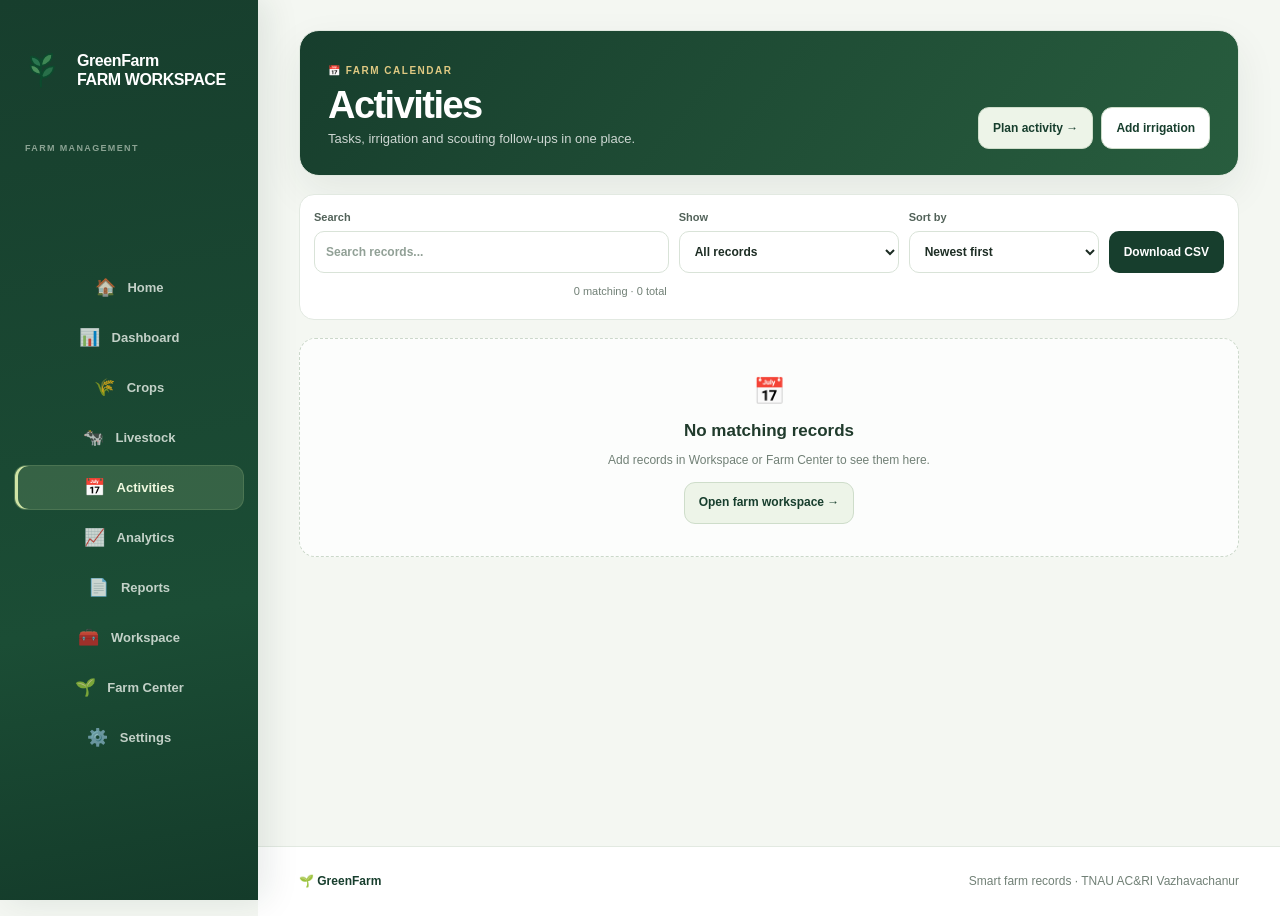
==== activities.html @ e4b80487 "Standardize GreenFarm asset versions for showcase" ====
<!doctype html><html lang="en"><head><meta charset="utf-8"><meta name="viewport" content="width=device-width,initial-scale=1"><meta name="theme-color" content="#173e2d"><meta name="description" content="Tasks, irrigation and scouting follow-ups in one place."><title>Activities | GreenFarm</title><link rel="manifest" href="manifest.webmanifest"><link rel="stylesheet" href="assets/greenfarm.css"><link rel="stylesheet" href="assets/app-ui.css?v=greenfarm-v21"><link rel="stylesheet" href="assets/module-views.css?v=greenfarm-v21"></head><body data-view="activities"><nav class="gf-nav" aria-label="Main navigation"><div class="container"><div class="gf-nav-caption">Farm management</div><div class="nav-links"><a href="index.html">Home</a><a href="dashboard.html">Dashboard</a><a href="crops.html">Crops</a><a href="livestock.html">Livestock</a><a href="activities.html">Activities</a><a href="analytics.html">Analytics</a><a href="reports.html">Reports</a><a href="farm.html">Workspace</a><a href="advanced.html">Farm Center</a><a href="admin.html">Settings</a></div></div></nav><main><div class="page module-view-page" data-view="activities"><section class="module-view-hero"><div><small>📅 FARM CALENDAR</small><h1>Activities</h1><p>Tasks, irrigation and scouting follow-ups in one place.</p></div><div class="module-view-actions"><a class="view-primary" href="advanced.html#taskForm">Plan activity →</a><a class="view-button" href="farm.html#irrigation">Add irrigation</a></div></section><section class="view-toolbar" aria-label="Filter activities"><label>Search<input id="recordSearch" type="search" placeholder="Search records..." autocomplete="off"></label><label>Show<select id="recordFilter"><option value="all">All records</option><option value="open">Open / scheduled</option><option value="overdue">Overdue</option><option value="completed">Completed</option></select></label><label>Sort by<select id="recordSort"><option value="newest">Newest first</option><option value="oldest">Oldest first</option></select></label><button id="exportView" class="view-button" type="button">Download CSV</button><p id="recordsSummary" class="view-count" aria-live="polite"></p></section><section id="recordsView" class="records-view" aria-live="polite"></section><nav id="recordsPagination" class="record-pagination" aria-label="Record pages"></nav></div></main><footer class="gf-footer"><div class="container"><strong>🌱 GreenFarm</strong><p>Smart farm records · TNAU AC&amp;RI Vazhavachanur</p></div></footer><div id="viewStatus" class="sr-only" role="status" aria-live="polite"></div><script src="assets/module-views.js?v=greenfarm-v21" defer></script><script src="assets/app-ui.js?v=greenfarm-v21" defer></script></body></html>
---- assets/greenfarm.css ----
:root{--deep:#063b25;--green:#08783f;--mint:#edf7f1;--gold:#c79b24;--gold2:#e5c65c;--ink:#183127;--muted:#64746b;--line:#dfe8e2;--bg:#f6f8f7;--card:#fff;--r:14px;--shadow:0 8px 24px rgba(6,59,37,.07);--serif:Georgia,"Times New Roman",serif;--sans:Inter,"Segoe UI",system-ui,-apple-system,Arial,sans-serif}
*{box-sizing:border-box}html{scroll-behavior:smooth}body{margin:0;background:var(--bg);color:var(--ink);font:400 15px/1.55 var(--sans)}a{text-decoration:none;color:inherit}button,input,select,textarea{font:inherit}:focus-visible{outline:3px solid var(--gold2);outline-offset:2px}.container{width:min(1180px,92%);margin:auto}
.inst-header{background:#fff;border-top:4px solid var(--deep);border-bottom:1px solid var(--line)}.inst-inner{width:min(1450px,94%);min-height:104px;margin:auto;display:flex;align-items:center;justify-content:space-between;gap:34px}.inst-left{display:flex;align-items:center;gap:14px;min-width:0}.inst-logo{width:68px;height:68px;object-fit:contain;flex:none}.inst-title{font:800 clamp(19px,2.1vw,30px)/1.05 var(--serif);color:var(--deep)}.inst-tamil{font-size:12px;font-weight:800;color:var(--green);margin-top:4px}.inst-address{font-size:10px;color:var(--muted);margin-top:3px}.gf-project{border-left:1px solid var(--line);padding-left:28px;flex:none}.gf-project-name{font:800 clamp(28px,3vw,42px)/.9 var(--serif);color:var(--deep)}.gf-project-sub{font-size:10px;font-weight:900;letter-spacing:.1em;color:var(--green);margin-top:7px}.gf-project-meta{font-size:10px;color:var(--muted);margin-top:3px}
.gf-nav{background:var(--deep);position:sticky;top:0;z-index:50}.gf-nav .container{min-height:50px;display:flex;align-items:center}.nav-links{display:flex;overflow-x:auto;scrollbar-width:none;width:100%}.nav-links::-webkit-scrollbar{display:none}.nav-links a{flex:0 0 auto;color:#fff;padding:14px 13px;font-size:12px;font-weight:800;border-bottom:3px solid transparent;white-space:nowrap}.nav-links a:hover,.nav-links a.active{background:rgba(255,255,255,.08);border-bottom-color:var(--gold2)}.dashboard-nav-toggle{display:none}
.hero{background:linear-gradient(120deg,#063d27,#0b7b43);color:#fff}.hero-grid{display:grid;grid-template-columns:1.2fr .8fr;gap:28px;align-items:center;padding:56px 0}.eyebrow,.kicker{font-size:10px;font-weight:900;letter-spacing:.13em;text-transform:uppercase;color:var(--gold2)}.hero h1{font:800 clamp(34px,5vw,60px)/1.02 var(--serif);margin:10px 0 14px}.hero h1 span{color:var(--gold2)}.hero p{max-width:620px;color:#dcece3;margin:0}.hero-actions,.actions{display:flex;flex-wrap:wrap;gap:9px;margin-top:22px}.btn,.btn2{display:inline-flex;align-items:center;justify-content:center;min-height:42px;padding:9px 16px;border-radius:9px;border:1px solid transparent;font-size:13px;font-weight:800;cursor:pointer}.btn-gold{background:var(--gold);color:#fff}.btn-light{background:rgba(255,255,255,.1);border-color:rgba(255,255,255,.5);color:#fff}.hero-panel{border:1px solid rgba(255,255,255,.2);background:rgba(255,255,255,.08);padding:20px;border-radius:16px}.panel-grid{display:grid;grid-template-columns:1fr 1fr;gap:9px;margin-top:12px}.metric{padding:12px;background:rgba(0,0,0,.14);border-radius:10px}.metric small{display:block;color:#c7ded0;font-size:10px}.metric strong{font-size:19px}
.snapshot-grid{display:grid;grid-template-columns:repeat(4,1fr);background:#fff;border:1px solid var(--line);border-radius:13px;box-shadow:var(--shadow);margin-top:-22px;position:relative;overflow:hidden}.snap{text-align:center;padding:15px;border-right:1px solid var(--line)}.snap:last-child{border:0}.snap strong{display:block;color:var(--deep);font-size:17px}.snap span{font-size:10px;color:var(--muted)}
.section{padding:52px 0}.section-head{text-align:center;max-width:650px;margin:0 auto 25px}.section-head h2{font:800 clamp(25px,3vw,34px)/1.1 var(--serif);color:var(--deep);margin:6px 0}.section-head p{margin:0;color:var(--muted)}.modules{display:grid;grid-template-columns:repeat(3,1fr);gap:13px}.card,.workspace-card,.dashboard-panel,.dashboard-stat,.info{background:#fff;border:1px solid var(--line);border-radius:13px}.card{padding:18px;transition:.15s}.card:hover{transform:translateY(-2px);box-shadow:var(--shadow)}.icon,.empty-icon{width:44px;height:44px;display:grid;place-items:center;background:var(--mint);border-radius:11px;font-size:22px}.card h3{font-size:16px;color:var(--deep);margin:11px 0 4px}.card p{font-size:12px;color:var(--muted);margin:0}.cta{background:var(--deep);color:#fff;padding:34px 0}.cta-box{display:flex;align-items:center;justify-content:space-between;gap:20px}.cta h2{font:800 25px var(--serif);margin:0}
.page{width:min(1180px,92%);margin:auto;padding:28px 0 50px}.page-hero{background:linear-gradient(120deg,#063b25,#08783f);color:#fff;border-radius:14px;padding:25px 28px;margin-bottom:15px}.page-hero small{color:var(--gold2);font-weight:900;letter-spacing:.12em;font-size:10px}.page-hero h1{font:800 clamp(27px,4vw,42px)/1.05 var(--serif);margin:6px 0}.page-hero p{max-width:700px;color:#dcece3;margin:0;font-size:13px}.workspace-card{padding:24px;box-shadow:var(--shadow)}.workspace-card h2{font:800 21px var(--serif);color:var(--deep);margin:13px 0 5px}.workspace-card p{color:var(--muted);font-size:13px}.btn2{background:var(--deep);color:#fff}.btn2.alt{background:var(--mint);color:var(--deep)}.info-grid{display:grid;grid-template-columns:repeat(3,1fr);gap:12px;margin-top:13px}.info{padding:15px}.info strong{display:block;color:var(--deep);font-size:12px}.info span{display:block;color:var(--muted);font-size:11px;margin-top:3px}
.dashboard-stats{display:grid;grid-template-columns:repeat(4,1fr);gap:12px;margin-bottom:15px}.dashboard-stat{padding:15px}.ds-icon{font-size:20px}.dashboard-stat strong{display:block;color:var(--deep);font:800 24px var(--serif);margin-top:4px}.dashboard-stat span{font-size:10px;color:var(--muted)}.dashboard-grid{display:grid;grid-template-columns:1.25fr .75fr;gap:15px}.dashboard-panel{padding:18px}.dashboard-panel h2{font:800 19px var(--serif);color:var(--deep);margin:0 0 11px}.quick-grid{display:grid;grid-template-columns:repeat(2,1fr);gap:10px}.quick-card{display:block;padding:14px;background:#fbfcfb;border:1px solid var(--line);border-radius:10px}.quick-card strong{display:block;color:var(--deep);font-size:13px;margin-top:5px}.quick-card span{display:block;color:var(--muted);font-size:10px}.status-row{display:flex;justify-content:space-between;gap:10px;padding:9px 0;border-bottom:1px solid var(--line);font-size:11px}.status-row span{color:var(--muted)}
.farm-shell{width:min(1400px,94%);margin:auto;padding:22px 0 55px}.farm-hero{padding:27px;border-radius:14px}.summary-grid{gap:10px;margin:13px 0 16px}.summary-card{padding:12px}.workspace-layout{gap:14px}.module-menu{top:60px}.module-section{padding:18px;margin-bottom:13px}.data-form{padding:13px}.form-grid{gap:10px}input,select,textarea{min-height:42px;padding:9px 11px}
.gf-footer{background:var(--deep);color:#cfe3d6;padding:23px 0;font-size:11px}.gf-footer .container{display:flex;align-items:center;justify-content:space-between;gap:12px}.gf-footer p{margin:3px 0}
@media(max-width:950px){.inst-inner{min-height:92px}.inst-logo{width:58px;height:58px}.inst-title{font-size:21px}.gf-project-name{font-size:31px}.hero-grid{grid-template-columns:1fr}.modules{grid-template-columns:repeat(2,1fr)}.dashboard-stats{grid-template-columns:repeat(2,1fr)}.dashboard-grid{grid-template-columns:1fr}}
@media(max-width:700px){body{font-size:14px}.inst-inner{min-height:0;padding:10px 0;display:flex;flex-direction:column;align-items:stretch;gap:9px}.inst-left{gap:9px}.inst-logo{width:48px;height:48px}.inst-title{font-size:14px}.inst-tamil{font-size:9px}.inst-address{font-size:8px}.gf-project{border-left:0;border-top:1px solid var(--line);padding:9px 0 0}.gf-project-name{font-size:27px}.gf-project-sub{font-size:8px}.gf-nav .container{display:block;width:100%}.dashboard-nav-toggle{display:flex;width:100%;min-height:46px;padding:9px 14px;background:transparent;border:0;color:#fff;font-weight:800}.nav-links{display:none;flex-direction:column;padding:0 10px 8px}.nav-links.dashboard-nav-open{display:flex}.nav-links a{width:100%;padding:12px!important;border-bottom:1px solid rgba(255,255,255,.1);font-size:12px}.nav-links a.active{border-left:3px solid var(--gold2)}.hero-grid{padding:38px 0}.hero h1{font-size:38px}.snapshot-grid{grid-template-columns:1fr 1fr}.modules{grid-template-columns:1fr}.section{padding:40px 0}.cta-box{display:block}.page{padding:22px 0 40px}.page-hero{padding:21px 22px}.info-grid{grid-template-columns:1fr}.dashboard-stats{grid-template-columns:1fr 1fr}.quick-grid{grid-template-columns:1fr}.gf-footer .container{display:block}}
@media(max-width:420px){.dashboard-stats{grid-template-columns:1fr}.hero h1{font-size:33px}.snapshot-grid{grid-template-columns:1fr}.inst-title{font-size:12px}.gf-project-name{font-size:24px}}
@media print{.inst-header,.gf-nav,.gf-footer,.module-menu,.farm-hero,.form-actions,.backup-panel{display:none!important}}
/* GLOBAL FINAL: no horizontal navigation scrolling on mobile */
@media(max-width:700px){.gf-nav{height:auto!important;overflow:visible!important}.gf-nav .nav-links{display:grid!important;grid-template-columns:repeat(3,1fr)!important;flex-direction:initial!important;overflow:visible!important;padding:0!important}.gf-nav .nav-links a{width:auto!important;min-width:0!important;text-align:center!important;padding:10px 3px!important;font-size:10px!important;border-right:1px solid rgba(255,255,255,.1)!important}.gf-nav .nav-links a:nth-child(3n){border-right:0!important}.gf-nav .nav-links a.active{border-left:0!important}}

/* GREENFARM FINAL VISION — desktop horizontal / mobile horizontal */
.professional-workspace{width:min(1460px,94%);padding:24px 0 58px}.professional-workspace .farm-hero{padding:28px 32px}.professional-workspace .summary-grid{grid-template-columns:repeat(4,1fr);gap:12px}.professional-workspace .workspace-layout{display:grid;grid-template-columns:210px minmax(0,1fr);gap:16px}.professional-workspace .module-menu{position:sticky;top:64px;align-self:start;max-height:calc(100vh - 82px);overflow:auto}.professional-workspace .module-section{border-radius:14px;background:#fff;border:1px solid var(--line);box-shadow:0 5px 18px rgba(6,59,37,.04)}
.gf-nav .container{width:min(1500px,96%)}.gf-nav .nav-links{justify-content:center;overflow:visible;flex-wrap:nowrap}.gf-nav .nav-links a{padding:14px 11px;font-size:11px;display:inline-flex;align-items:center;justify-content:center;gap:3px}.gf-nav .nav-links a:first-letter{font-size:13px}
.dashboard-page .page-hero{padding:26px 30px}.dashboard-page .dashboard-stats{grid-template-columns:repeat(4,1fr)}.dashboard-page .dashboard-grid{grid-template-columns:1.3fr .7fr}.dashboard-page .quick-grid{grid-template-columns:repeat(3,1fr)}.dashboard-page .quick-card{min-height:92px}
@media(max-width:950px){.professional-workspace .workspace-layout{grid-template-columns:180px minmax(0,1fr)}.professional-workspace .summary-grid{grid-template-columns:repeat(2,1fr)}.dashboard-page .dashboard-stats{grid-template-columns:repeat(2,1fr)}.dashboard-page .quick-grid{grid-template-columns:repeat(2,1fr)}.gf-nav .nav-links a{padding:13px 8px;font-size:10px}}
@media(max-width:700px){
 .gf-nav .container{width:100%}.gf-nav .nav-links{display:grid!important;grid-template-columns:repeat(3,1fr)!important;gap:0;overflow:visible!important;flex-wrap:initial!important}.gf-nav .nav-links a{min-height:40px;width:auto;padding:9px 2px!important;font-size:9px!important;border-right:1px solid rgba(255,255,255,.12);border-bottom:1px solid rgba(255,255,255,.12)}.gf-nav .nav-links a:nth-child(3n){border-right:0}.gf-nav .nav-links a.active{border-left:0;background:rgba(255,255,255,.12)}
 .professional-workspace{width:94%;padding:16px 0 42px}.professional-workspace .farm-hero{padding:21px 18px}.professional-workspace .summary-grid{grid-template-columns:repeat(2,1fr);gap:8px}.professional-workspace .workspace-layout{grid-template-columns:1fr;gap:10px}.professional-workspace .module-menu{position:static;display:grid;grid-template-columns:repeat(3,1fr);max-height:none;overflow:visible;padding:8px;gap:5px}.professional-workspace .module-menu strong{grid-column:1/-1}.professional-workspace .module-menu a{font-size:10px;padding:9px 4px;text-align:center;border-radius:8px}.professional-workspace .module-section{padding:14px;margin-bottom:10px}.professional-workspace .form-grid{grid-template-columns:repeat(2,minmax(0,1fr))}.professional-workspace input,.professional-workspace select,.professional-workspace textarea{min-height:40px;font-size:12px}.dashboard-page .page-hero{padding:21px 20px}.dashboard-page .dashboard-stats{grid-template-columns:repeat(2,1fr);gap:8px}.dashboard-page .dashboard-grid{grid-template-columns:1fr;gap:10px}.dashboard-page .quick-grid{grid-template-columns:repeat(2,1fr);gap:8px}.dashboard-page .quick-card{min-height:84px;padding:12px}.dashboard-page .dashboard-panel{padding:14px}
}
@media(max-width:380px){.gf-nav .nav-links a{font-size:8px!important}.professional-workspace .module-menu{grid-template-columns:repeat(2,1fr)}.professional-workspace .form-grid{grid-template-columns:1fr}.dashboard-page .dashboard-stats{grid-template-columns:1fr 1fr}.dashboard-page .quick-grid{grid-template-columns:1fr 1fr}}

/* Shared dashboard-style institutional header on every workspace page */
.dashboard-green-header{background:#fff;border-top:3px solid var(--deep);border-bottom:1px solid var(--line)}.dashboard-brand-wrap{width:min(1450px,94%);min-height:104px;margin:auto;display:flex;align-items:center;justify-content:space-between;gap:34px}.dashboard-tnau{display:flex;align-items:center;gap:14px;min-width:0}.dashboard-tnau img{width:68px;height:68px;object-fit:contain;flex:none}.dashboard-tnau-title{font:800 clamp(19px,2.1vw,30px)/1.05 var(--serif);color:var(--deep)}.dashboard-tnau-sub{font-size:11px;font-weight:700;color:var(--muted);margin-top:5px}.dashboard-green{display:flex;align-items:center;gap:12px;padding-left:28px;border-left:1px solid var(--line);flex:none}.dashboard-green-icon{width:50px;height:50px;border-radius:12px;background:var(--mint);display:grid;place-items:center;font-size:27px}.dashboard-green-name{font:800 clamp(28px,3vw,42px)/.9 var(--serif);color:var(--deep)}.dashboard-green-sub{font-size:10px;font-weight:900;letter-spacing:.1em;color:var(--green);margin-top:7px}
.footer{background:var(--deep);color:#d5e7dc;padding:22px 0}.footer .container{text-align:center}.footer-brand{font:800 20px var(--serif);color:#fff}.footer-short{margin:5px 0 12px;font-size:11px;color:#c3d9cd}.footer-links{display:flex;justify-content:center;gap:18px;flex-wrap:wrap}.footer-links a{font-size:11px;color:#fff}.footer small{display:block;margin-top:12px;color:#a9c5b5;font-size:9px}
@media(max-width:700px){.dashboard-brand-wrap{min-height:0;padding:10px 0;display:flex;flex-direction:column;align-items:stretch;gap:8px}.dashboard-tnau{gap:9px}.dashboard-tnau img{width:48px;height:48px}.dashboard-tnau-title{font-size:14px}.dashboard-tnau-sub{font-size:9px;margin-top:3px}.dashboard-green{border-left:0;border-top:1px solid var(--line);padding:9px 0 0}.dashboard-green-icon{width:42px;height:42px;font-size:23px}.dashboard-green-name{font-size:27px}.dashboard-green-sub{font-size:8px;margin-top:5px}}
@media(max-width:380px){.dashboard-tnau img{width:44px;height:44px}.dashboard-tnau-title{font-size:12px}.dashboard-tnau-sub{font-size:8px}.dashboard-green-name{font-size:24px}}

/* Reference navigation vision: centered desktop / clean mobile, no GreenFarm brand in nav */
.professional-nav{background:#004b2a!important;border-top:1px solid rgba(255,255,255,.08);box-shadow:none!important;position:relative!important}.professional-nav .container{width:min(1120px,96%);min-height:56px;display:flex;justify-content:center}.professional-nav .nav-links{width:auto;max-width:100%;display:flex;align-items:center;justify-content:center;gap:2px;overflow:visible}.professional-nav .nav-links a{display:flex;align-items:center;justify-content:center;color:#fff;padding:17px 13px 15px;font-size:12px;font-weight:800;letter-spacing:.01em;border:0!important;border-bottom:3px solid transparent!important;background:transparent!important;white-space:nowrap}.professional-nav .nav-links a:hover,.professional-nav .nav-links a.active{background:rgba(255,255,255,.06)!important;border-bottom-color:var(--gold2)!important}
@media(min-width:1100px){.professional-nav .nav-links a{padding-left:15px;padding-right:15px;font-size:12px}.professional-nav .container{min-height:58px}}
@media(max-width:700px){.professional-nav .container{width:100%;display:block}.professional-nav .nav-links{width:100%;display:grid;grid-template-columns:repeat(3,1fr);gap:0}.professional-nav .nav-links a{min-height:43px;padding:11px 4px;font-size:10px;border-right:1px solid rgba(255,255,255,.13)!important;border-bottom:1px solid rgba(255,255,255,.13)!important}.professional-nav .nav-links a:nth-child(3n){border-right:0!important}.professional-nav .nav-links a.active{background:rgba(255,255,255,.08)!important;border-bottom-color:var(--gold2)!important}}
@media(max-width:380px){.professional-nav .nav-links a{font-size:9px;min-height:40px;padding:10px 2px}}

/* =========================================================
   GREENFARM AGRICULTURE BANNER — new header vision
   Inspired by the supplied GreenFarm/TNAU landscape reference.
   ========================================================= */
.agri-header{position:relative;overflow:hidden;background:linear-gradient(180deg,#f8fbf4 0%,#eef5e9 48%,#d9e8c8 49%,#b7d49a 68%,#7eaa62 100%);border:0!important;min-height:330px;isolation:isolate}
.agri-header:before{content:"";position:absolute;inset:0;z-index:-2;background:radial-gradient(circle at 73% 44%,rgba(255,246,198,.92) 0 7%,rgba(255,236,156,.45) 15%,transparent 33%),linear-gradient(166deg,transparent 0 55%,rgba(37,92,39,.13) 55% 57%,transparent 57%),linear-gradient(174deg,transparent 0 67%,rgba(32,91,37,.20) 67% 70%,transparent 70%),linear-gradient(168deg,transparent 0 79%,rgba(20,82,34,.26) 79% 83%,transparent 83%)}
.agri-header:after{content:"";position:absolute;left:-4%;right:-4%;bottom:-1px;height:40%;z-index:-1;background:repeating-linear-gradient(168deg,rgba(24,91,37,.16) 0 2px,transparent 2px 13px),linear-gradient(180deg,rgba(55,111,48,.18),rgba(25,83,34,.28));transform:skewY(-2deg)}
.agri-header .inst-inner{position:relative;z-index:2;width:min(1800px,94%);min-height:330px;height:330px;margin:auto;padding:30px 22px 24px;display:grid;grid-template-columns:1.08fr .92fr;grid-template-rows:auto 1fr;align-items:start;gap:12px 40px}
.agri-header .inst-left{display:flex;align-items:center;gap:25px;min-width:0}
.agri-header .inst-logo{width:150px;height:150px;object-fit:contain;filter:drop-shadow(0 4px 4px rgba(0,0,0,.08))}
.agri-header .inst-copy{min-width:0}
.agri-header .inst-title{font:800 clamp(30px,4.1vw,67px)/.98 Georgia,"Times New Roman",serif;letter-spacing:.01em;color:#0b512e;white-space:nowrap}
.agri-header .inst-tamil{font-size:clamp(18px,2vw,31px);line-height:1.15;font-weight:700;color:#155d38;margin-top:13px;white-space:nowrap}
.agri-header .inst-address{font-size:clamp(12px,1.2vw,20px);color:#263d30;margin-top:8px}
.agri-header .inst-right{grid-column:1 / -1;display:grid;grid-template-columns:1fr auto 1fr;align-items:center;width:100%;border:0!important;padding:0!important;margin:0!important;min-height:125px;position:relative}
.agri-header .inst-right:before{content:"";position:absolute;left:0;right:0;top:0;height:6px;background:linear-gradient(90deg,#c9a33c,#0a5a31);border-radius:3px}
.agri-header .inst-college{grid-column:1;font-size:clamp(16px,1.7vw,29px);color:#172b20;font-weight:500;line-height:1.2;padding-top:22px}
.agri-header .inst-place{grid-column:1;font:800 clamp(28px,3.2vw,55px)/1 Georgia,"Times New Roman",serif;color:#0b6035;margin-top:7px}
.agri-header .inst-sub,.agri-header .inst-badge{display:none}
.agri-header .mobile-credit-row{grid-column:3;grid-row:1 / span 2;display:grid!important;grid-template-columns:auto 1fr;align-items:center;justify-self:end;padding-top:18px;min-width:270px;gap:10px;text-align:left}
.agri-header .mobile-college{display:none}
.agri-header .mobile-slash{display:none}
.agri-header .mobile-submitted{display:block!important;font-size:12px!important;line-height:1.45!important;color:#365042;text-align:left!important}
.agri-header .mobile-submitted strong{color:#07512f;font-weight:900}
.agri-header .mobile-submitted span{font-size:10px;color:#63756b}
.agri-header .inst-right:after{content:"🌱  GREEN FARM";grid-column:2;grid-row:1 / span 2;justify-self:center;align-self:end;margin-bottom:4px;font:800 clamp(38px,5.1vw,82px)/.9 Georgia,"Times New Roman",serif;letter-spacing:.02em;color:#07552f;text-shadow:0 2px 0 rgba(255,255,255,.35)}
@media(max-width:700px){
 .agri-header{min-height:170px;height:170px}
 .agri-header .inst-inner{width:100%;min-height:170px;height:170px;padding:12px 10px 8px;display:grid;grid-template-columns:1fr 1fr;grid-template-rows:auto 72px;gap:7px}
 .agri-header .inst-left{grid-column:1 / -1;gap:9px;min-height:66px}
 .agri-header .inst-logo{width:55px;height:55px}
 .agri-header .inst-title{font-size:19px;line-height:.98;white-space:normal}
 .agri-header .inst-tamil{font-size:8px;margin-top:4px;white-space:normal}
 .agri-header .inst-address{font-size:6.5px;margin-top:3px}
 .agri-header .inst-right{grid-column:1 / -1;min-height:72px;height:72px;display:grid;grid-template-columns:1fr 30px 1fr;padding:0!important}
 .agri-header .inst-right:before{height:2px;top:0}
 .agri-header .inst-college{grid-column:1;padding-top:12px;font-size:8px;line-height:1.1}
 .agri-header .inst-place{grid-column:1;font-size:20px;margin-top:3px}
 .agri-header .mobile-credit-row{grid-column:3;grid-row:1;min-width:0;width:100%;padding-top:12px;display:block!important}
 .agri-header .mobile-submitted{text-align:right!important;font-size:7px!important;line-height:1.25!important}
 .agri-header .mobile-submitted span{font-size:6px}
 .agri-header .inst-right:after{content:"🌱 GREEN FARM";grid-column:2;grid-row:1;justify-self:center;align-self:center;margin:0;font-size:17px;writing-mode:vertical-lr;transform:rotate(180deg);letter-spacing:0}
}
@media(max-width:380px){
 .agri-header,.agri-header .inst-inner{height:154px;min-height:154px}.agri-header .inst-inner{padding:9px 7px 6px;grid-template-rows:auto 64px}.agri-header .inst-logo{width:47px;height:47px}.agri-header .inst-title{font-size:16px}.agri-header .inst-tamil{font-size:7px}.agri-header .inst-address{font-size:5.5px}.agri-header .inst-right{min-height:64px;height:64px}.agri-header .inst-college{font-size:7px}.agri-header .inst-place{font-size:17px}.agri-header .inst-right:after{font-size:15px}.agri-header .mobile-submitted{font-size:6px!important}.agri-header .mobile-submitted span{font-size:5.5px}
}

/* Center footer content */
.footer{text-align:center!important}.footer .container{display:flex!important;flex-direction:column!important;align-items:center!important;justify-content:center!important;text-align:center!important;margin-left:auto!important;margin-right:auto!important}.footer-brand,.footer-short,.footer-links,.footer small{margin-left:auto!important;margin-right:auto!important;text-align:center!important}.footer-links{justify-content:center!important;align-items:center!important}
---- assets/app-ui.css ----
/* GreenFarm app shell: calm, field-ready and consistent across every page */
:root {
  --gf-forest: #173e2d;
  --gf-forest-deep: #103222;
  --gf-leaf: #34784f;
  --gf-leaf-soft: #e8f1e8;
  --gf-lime: #cfe4a5;
  --gf-earth: #b78b50;
  --gf-ink: #1d2d24;
  --gf-muted: #718076;
  --gf-line: #e2e9e1;
  --gf-canvas: #f4f7f2;
  --gf-paper: #ffffff;
  --gf-shadow: 0 16px 40px rgba(28, 58, 39, .075);
}
* { box-sizing: border-box; }
html { scroll-behavior: smooth; }
body {
  margin: 0 !important;
  min-height: 100vh;
  overflow-x: hidden;
  background: var(--gf-canvas) !important;
  color: var(--gf-ink) !important;
  font-family: Inter, "Segoe UI", -apple-system, BlinkMacSystemFont, Arial, sans-serif !important;
  font-size: 15px;
  line-height: 1.55;
}
body > .inst-header,
body > .dashboard-green-header,
body > .advanced-header { display: none !important; }
a { color: inherit; text-decoration: none; }
button, input, select, textarea { font: inherit; }
:focus-visible { outline: 3px solid #9ecb66 !important; outline-offset: 3px; }

/* Desktop app navigation */
.gf-nav {
  position: fixed !important;
  z-index: 1000 !important;
  inset: 0 auto 0 0 !important;
  width: 258px !important;
  height: 100vh !important;
  height: 100dvh !important;
  margin: 0 !important;
  padding: 20px 13px !important;
  overflow: hidden !important;
  border: 0 !important;
  border-radius: 0 !important;
  background: linear-gradient(170deg, var(--gf-forest), #1b4d35 68%, #143b2a) !important;
  box-shadow: 8px 0 32px rgba(20, 52, 35, .1);
}
.gf-nav .container {
  display: flex !important;
  width: 100% !important;
  max-width: none !important;
  height: 100% !important;
  margin: 0 !important;
  padding: 0 !important;
  flex-direction: column !important;
  align-items: stretch !important;
}
.gf-nav .container::before {
  display: block;
  flex: 0 0 auto;
  min-height: 76px;
  margin: 0 5px 22px;
  padding: 12px 0 12px 59px;
  align-content: center;
  background: url("greenfarm-logo.svg") left center / 46px 46px no-repeat;
  color: #fff;
  content: "GreenFarm\A SMART FARM MANAGEMENT";
  white-space: pre;
  font-size: 19px;
  font-weight: 780;
  line-height: 1.2;
  letter-spacing: -.035em;
}
.gf-nav .container::first-line { color: white; }
.gf-nav .nav-links {
  display: flex !important;
  min-height: 0;
  flex: 1 1 auto;
  flex-direction: column !important;
  align-items: stretch !important;
  gap: 5px !important;
  overflow-y: auto;
  padding: 0 1px 18px !important;
}
.gf-nav .nav-links a {
  display: flex !important;
  min-height: 45px;
  width: 100%;
  align-items: center !important;
  gap: 11px !important;
  padding: 9px 12px !important;
  border: 1px solid transparent !important;
  border-radius: 12px !important;
  background: transparent !important;
  color: rgba(246, 250, 245, .77) !important;
  font-size: 13px !important;
  font-weight: 630 !important;
  line-height: 1.25;
  text-align: left !important;
  white-space: normal;
  transition: background .18s ease, color .18s ease, transform .18s ease;
}
.gf-nav .nav-links a:hover {
  transform: translateX(2px);
  background: rgba(255,255,255,.085) !important;
  color: #fff !important;
}
.gf-nav .nav-links a.active,
.gf-nav .nav-links a[aria-current="page"] {
  border-color: rgba(207, 228, 165, .14) !important;
  background: rgba(207, 228, 165, .16) !important;
  color: #eff8df !important;
  box-shadow: inset 3px 0 0 var(--gf-lime);
}
.gf-nav .nav-icon { font-size: 17px; }
.gf-nav .dashboard-nav-toggle { display: none !important; }

/* Give every page the same roomy canvas */
main {
  width: auto !important;
  max-width: 1680px;
  min-height: calc(100vh - 54px);
  margin: 0 0 0 258px !important;
  padding: 30px clamp(22px, 3.2vw, 52px) 44px !important;
}
.page, .dashboard-page, .advanced-page {
  width: min(100%, 1480px) !important;
  max-width: 1480px !important;
  margin: 0 auto !important;
  padding: 0 !important;
}
body > .gf-footer, footer.gf-footer {
  margin-left: 258px !important;
  padding: 22px clamp(22px, 3.2vw, 52px) !important;
  border-top: 1px solid var(--gf-line) !important;
  background: #fff !important;
  color: var(--gf-muted) !important;
  font-size: 12px;
}
.gf-footer .container { width: min(100%, 1480px) !important; max-width: 1480px !important; }
.gf-footer strong { color: var(--gf-forest) !important; }

/* Page headings */
.page-hero, .farm-hero, .advanced-hero {
  position: relative;
  overflow: hidden;
  margin: 0 0 24px !important;
  padding: clamp(26px, 3.5vw, 44px) !important;
  border: 1px solid rgba(36, 87, 57, .09) !important;
  border-radius: 23px !important;
  background:
    radial-gradient(circle at 88% 18%, rgba(209, 230, 166, .23), transparent 29%),
    linear-gradient(125deg, #173f2d 0%, #285f40 64%, #46774d 100%) !important;
  box-shadow: var(--gf-shadow);
  color: #fff !important;
}
.page-hero small, .farm-hero small, .advanced-hero small,
.page-hero .kicker {
  color: #d4e9b4 !important;
  font-size: 10px !important;
  font-weight: 780 !important;
  letter-spacing: .14em !important;
  text-transform: uppercase;
}
.page-hero h1, .farm-hero h1, .advanced-hero h1 {
  margin: 7px 0 8px !important;
  color: #fff !important;
  font-size: clamp(30px, 4vw, 43px) !important;
  font-weight: 730 !important;
  letter-spacing: -.045em !important;
  line-height: 1.12 !important;
}
.page-hero p, .farm-hero p, .advanced-hero p {
  max-width: 760px;
  margin: 0 !important;
  color: rgba(250, 253, 247, .82) !important;
  font-size: 14px !important;
}
.hero-actions { display: flex; flex-wrap: wrap; gap: 10px !important; margin-top: 20px; }

/* Landing page */
.hero {
  position: relative;
  isolation: isolate;
  min-height: 390px !important;
  max-width: 1480px;
  margin: 0 auto 25px !important;
  overflow: hidden;
  border: 1px solid rgba(255,255,255,.13);
  border-radius: 27px !important;
  background:
    radial-gradient(ellipse at 78% 22%, rgba(202, 225, 150, .27), transparent 27%),
    radial-gradient(ellipse at 64% 110%, rgba(110, 154, 83, .32), transparent 38%),
    linear-gradient(125deg, #173d2b, #286344 58%, #527b4a) !important;
  box-shadow: 0 22px 52px rgba(28, 61, 40, .15);
}
.hero-photos { opacity: .12 !important; }
.hero-grid {
  position: relative;
  z-index: 1;
  display: grid !important;
  width: min(100%, 1320px) !important;
  min-height: 390px;
  margin: 0 auto !important;
  padding: clamp(28px, 5vw, 62px) !important;
  align-items: center;
  gap: 34px !important;
  color: #fff;
}
.hero h1 {
  margin: 16px 0 13px !important;
  color: #fff !important;
  font-size: clamp(37px, 5vw, 59px) !important;
  font-weight: 760 !important;
  letter-spacing: -.055em !important;
  line-height: 1.04 !important;
}
.hero h1 span { color: #d5e8ad !important; }
.hero p { max-width: 630px; color: rgba(255,255,255,.82) !important; font-size: 16px !important; }
.hero .eyebrow { color: #d3e6af !important; font-size: 10px !important; font-weight: 750; letter-spacing: .14em; }
.hero-panel {
  padding: 22px !important;
  border: 1px solid rgba(255,255,255,.2) !important;
  border-radius: 20px !important;
  background: rgba(248, 251, 243, .11) !important;
  color: #fff !important;
  box-shadow: 0 14px 40px rgba(8, 36, 22, .13);
  backdrop-filter: blur(8px);
}
.hero-panel strong { color: #fff !important; }
.panel-grid { gap: 10px !important; }
.hero .metric {
  min-height: 92px;
  padding: 14px !important;
  border: 1px solid rgba(255,255,255,.12) !important;
  border-radius: 14px !important;
  background: rgba(255,255,255,.1) !important;
  color: #fff !important;
}
.hero .metric small { color: rgba(255,255,255,.72) !important; font-size: 11px !important; }
.hero .metric strong { display: block; margin-top: 5px; font-size: 20px; }
.snapshot, .snapshot-grid {
  max-width: 1480px;
  margin: 0 auto 26px !important;
  padding: 18px !important;
  border: 1px solid var(--gf-line) !important;
  border-radius: 19px !important;
  background: #fff !important;
  box-shadow: 0 8px 28px rgba(36, 63, 43, .045);
}
.snapshot-grid { display: grid; grid-template-columns: repeat(4, minmax(0, 1fr)); gap: 10px !important; }
.snap {
  min-height: 78px;
  display: flex;
  flex-direction: column;
  justify-content: center;
  gap: 3px;
  padding: 12px 15px !important;
  border: 1px solid #e7eee6 !important;
  border-radius: 13px !important;
  background: #f8faf6 !important;
}
.snap strong { color: var(--gf-forest) !important; font-size: 16px !important; }
.snap span { color: var(--gf-muted) !important; font-size: 11px !important; }
.section, .section .container { width: min(100%, 1480px); margin-left: auto !important; margin-right: auto !important; }
.section-head, .section-head h2, .section-head p { text-align: left !important; }
.section-head { margin: 30px 0 18px !important; }
.section-head h2 { margin: 6px 0 !important; color: var(--gf-forest) !important; font-size: clamp(24px, 3vw, 32px) !important; letter-spacing: -.04em; }
.section-head p { color: var(--gf-muted) !important; }
.kicker { color: var(--gf-leaf) !important; font-size: 10px; font-weight: 780; letter-spacing: .14em; }
.modules, .info-grid, .dashboard-stats, .dashboard-grid, .quick-grid, .metric-grid, .advanced-grid, .summary-grid {
  gap: 15px !important;
}
.modules { grid-template-columns: repeat(3, minmax(0, 1fr)) !important; }
.card, .quick-card, .workspace-card, .info, .dashboard-stat, .dashboard-panel,
.tool-card, .module-section, .record-module, .summary-grid > *, .metric-grid > * {
  border: 1px solid var(--gf-line) !important;
  border-radius: 17px !important;
  background: var(--gf-paper) !important;
  box-shadow: 0 8px 25px rgba(37, 63, 43, .045) !important;
}
.card {
  min-height: 208px;
  padding: 21px !important;
  transition: transform .18s ease, box-shadow .18s ease, border-color .18s ease;
}
.card:hover, .quick-card:hover {
  transform: translateY(-3px);
  border-color: #c6d7c5 !important;
  box-shadow: var(--gf-shadow) !important;
}
.card .icon, .quick-card .empty-icon, .empty-icon {
  display: grid;
  width: 45px;
  height: 45px;
  place-items: center;
  border-radius: 14px;
  background: var(--gf-leaf-soft);
  font-size: 22px;
}
.card h3 { margin: 15px 0 5px !important; color: var(--gf-forest) !important; font-size: 16px !important; }
.card p { color: var(--gf-muted) !important; font-size: 13px !important; }
.card-link { color: var(--gf-leaf) !important; font-size: 12px; font-weight: 750; }

/* Workspace and Farm Center */
.summary-grid { display: grid !important; grid-template-columns: repeat(4, minmax(0, 1fr)); margin: 0 0 18px !important; }
.summary-grid > * { padding: 16px !important; }
.workspace-layout { display: grid !important; grid-template-columns: 218px minmax(0, 1fr) !important; gap: 18px !important; align-items: start; }
.module-menu {
  position: sticky !important;
  top: 18px;
  display: flex !important;
  max-height: calc(100vh - 40px);
  flex-direction: column !important;
  gap: 5px;
  overflow-y: auto;
  padding: 15px !important;
  border: 1px solid var(--gf-line) !important;
  border-radius: 17px !important;
  background: #fff !important;
  box-shadow: 0 8px 25px rgba(37,63,43,.04);
}
.module-menu strong { margin: 3px 6px 8px; color: var(--gf-forest); font-size: 11px; letter-spacing: .08em; text-transform: uppercase; }
.module-menu a {
  display: block;
  padding: 9px 10px;
  border-radius: 10px;
  color: #53655a !important;
  font-size: 12px;
  font-weight: 620;
}
.module-menu a:hover, .module-menu a:focus-visible { background: var(--gf-leaf-soft); color: var(--gf-forest) !important; }
.workspace-content { min-width: 0; display: grid; gap: 14px; }
.module-section { scroll-margin-top: 22px; padding: 20px !important; }
.section-heading { margin-bottom: 14px !important; }
.section-heading small { color: var(--gf-leaf) !important; font-size: 9px !important; font-weight: 780; letter-spacing: .13em; }
.section-heading h2 { margin: 5px 0 !important; color: var(--gf-forest) !important; font-size: 21px !important; letter-spacing: -.03em; }
.section-heading p { margin: 0; color: var(--gf-muted) !important; font-size: 12px; }
.record-module { padding: 16px !important; box-shadow: none !important; background: #fbfcfa !important; }
.advanced-grid { display: grid !important; grid-template-columns: repeat(2, minmax(0, 1fr)) !important; align-items: start; }
.tool-card { padding: 19px !important; }
.tool-card h2 { margin: 0 0 14px !important; color: var(--gf-forest) !important; font-size: 16px !important; letter-spacing: -.02em; }
.dashboard-stats { display: grid !important; grid-template-columns: repeat(4, minmax(0, 1fr)); margin: 0 0 18px !important; }
.dashboard-stat { padding: 18px !important; }
.dashboard-stat strong { display: block; color: var(--gf-forest) !important; font-size: 28px !important; line-height: 1.1; }
.dashboard-stat span { color: var(--gf-muted) !important; font-size: 11px; }
.dashboard-grid { display: grid !important; grid-template-columns: minmax(0, 1.65fr) minmax(250px, .85fr); align-items: start; }
.dashboard-panel { padding: 20px !important; }
.dashboard-panel h2 { margin: 0 0 14px !important; color: var(--gf-forest) !important; font-size: 16px !important; }
.quick-grid { display: grid !important; grid-template-columns: repeat(3, minmax(0, 1fr)); }
.quick-card { display: flex !important; min-height: 124px; flex-direction: column; gap: 6px !important; padding: 15px !important; color: var(--gf-leaf) !important; font-size: 20px; }
.quick-card strong { color: var(--gf-forest) !important; font-size: 13px; }
.quick-card span { color: var(--gf-muted) !important; font-size: 11px; }
.status-list { display: grid; }
.status-row { display: flex; justify-content: space-between; gap: 12px; padding: 11px 0 !important; border-bottom: 1px solid #edf1eb !important; font-size: 12px; }
.status-row span { color: var(--gf-muted); }
.status-row strong { color: var(--gf-forest); text-align: right; }

/* Forms, records and actions */
form, .form-grid { gap: 10px !important; }
input, select, textarea {
  min-height: 42px;
  border: 1px solid #d9e3d8 !important;
  border-radius: 10px !important;
  background: #fff !important;
  color: var(--gf-ink) !important;
  box-shadow: none !important;
}
input, select { padding: 9px 11px !important; }
textarea { padding: 11px !important; }
input::placeholder, textarea::placeholder { color: #91a096 !important; }
input:focus, select:focus, textarea:focus { border-color: #6b9d67 !important; box-shadow: 0 0 0 3px rgba(82, 135, 81, .12) !important; }
button, .btn, .btn2, .gf-btn, .button {
  min-height: 40px;
  border: 1px solid transparent !important;
  border-radius: 10px !important;
  background: var(--gf-forest) !important;
  color: #fff !important;
  font-size: 12px !important;
  font-weight: 720 !important;
  box-shadow: none !important;
  cursor: pointer;
  transition: background .18s ease, transform .18s ease;
}
button:hover, .btn:hover, .btn2:hover, .gf-btn:hover, .button:hover { transform: translateY(-1px); background: #245b3c !important; }
button.secondary, .gf-btn.secondary, .btn2.alt, .button-outline {
  border-color: #d8e3d8 !important;
  background: #fff !important;
  color: var(--gf-forest) !important;
}
.btn-gold { background: #d5e8ac !important; color: var(--gf-forest-deep) !important; }
.btn-light { background: #fff !important; color: var(--gf-forest) !important; }
.actions { display: flex; flex-wrap: wrap; gap: 9px; margin-top: 14px; }
table { border-collapse: collapse; }
th { background: #eef4eb !important; color: var(--gf-forest) !important; font-size: 11px; }
td, th { padding: 10px !important; border-color: #e5ece4 !important; }
tr:nth-child(even) td { background: #fafbf9; }

/* Empty states and utility pages */
.workspace-card { padding: clamp(24px, 4vw, 38px) !important; text-align: left !important; }
.workspace-card h2 { color: var(--gf-forest) !important; font-size: 21px !important; }
.workspace-card p { color: var(--gf-muted) !important; }
.info-grid { display: grid !important; grid-template-columns: repeat(3, minmax(0, 1fr)); margin-top: 15px !important; }
.info { display: flex; min-height: 90px; flex-direction: column; justify-content: center; gap: 4px; padding: 15px !important; }
.info strong { color: var(--gf-forest) !important; font-size: 12px; }
.info span { color: var(--gf-muted) !important; font-size: 11px; }
.auth { min-height: calc(100vh - 80px) !important; padding: 26px !important; }
.auth-card { border: 1px solid var(--gf-line) !important; border-radius: 20px !important; box-shadow: var(--gf-shadow) !important; }
.auth-card h1 { color: var(--gf-forest) !important; }
.auth-card p { color: var(--gf-muted) !important; }

/* Tablet and mobile: keep every destination reachable in a scrollable bottom bar */
@media (max-width: 980px) {
  .gf-nav {
    inset: auto 0 0 0 !important;
    width: 100% !important;
    height: calc(72px + env(safe-area-inset-bottom)) !important;
    padding: 5px 7px calc(5px + env(safe-area-inset-bottom)) !important;
    border-top: 1px solid rgba(20, 52, 35, .12) !important;
    background: rgba(255,255,255,.97) !important;
    box-shadow: 0 -8px 28px rgba(23, 57, 37, .1);
    backdrop-filter: blur(14px);
  }
  .gf-nav .container::before { display: none !important; }
  .gf-nav .container { overflow: hidden; }
  .gf-nav .nav-links {
    flex-direction: row !important;
    align-items: stretch !important;
    gap: 3px !important;
    overflow-x: auto !important;
    overflow-y: hidden !important;
    padding: 0 !important;
    scrollbar-width: none;
  }
  .gf-nav .nav-links::-webkit-scrollbar { display: none; }
  .gf-nav .nav-links a {
    flex: 0 0 78px;
    min-height: 57px;
    width: 78px;
    flex-direction: column !important;
    justify-content: center !important;
    gap: 2px !important;
    padding: 4px 3px !important;
    border-radius: 11px !important;
    color: #68796d !important;
    font-size: 10px !important;
    line-height: 1.1 !important;
    text-align: center !important;
  }
  .gf-nav .nav-links a:hover { transform: none; }
  .gf-nav .nav-links a.active, .gf-nav .nav-links a[aria-current="page"] {
    background: #eaf2e6 !important;
    color: var(--gf-forest) !important;
    box-shadow: none !important;
  }
  .gf-nav .nav-icon { font-size: 18px; }
  main {
    max-width: none;
    min-height: auto;
    margin: 0 !important;
    padding: 22px 18px calc(94px + env(safe-area-inset-bottom)) !important;
  }
  body > .gf-footer, footer.gf-footer { margin-left: 0 !important; padding: 17px 18px calc(94px + env(safe-area-inset-bottom)) !important; }
  .hero-grid { grid-template-columns: 1fr !important; gap: 18px !important; }
  .hero { min-height: auto !important; }
  .hero-grid { min-height: auto; }
  .workspace-layout { grid-template-columns: 1fr !important; }
  .module-menu {
    z-index: 5;
    top: 8px;
    max-height: none;
    flex-direction: row !important;
    gap: 5px;
    overflow-x: auto;
    padding: 9px !important;
  }
  .module-menu strong { display: none; }
  .module-menu a { flex: 0 0 auto; white-space: nowrap; }
}
@media (max-width: 700px) {
  .hero { border-radius: 20px !important; }
  .hero-grid { padding: 28px 22px !important; }
  .hero-panel { padding: 16px !important; }
  .hero .metric { min-height: 76px; padding: 10px !important; }
  .hero .metric strong { font-size: 16px; }
  .snapshot-grid, .dashboard-stats, .summary-grid { grid-template-columns: repeat(2, minmax(0, 1fr)) !important; }
  .modules, .advanced-grid, .dashboard-grid, .quick-grid, .info-grid { grid-template-columns: 1fr !important; }
  .dashboard-panel, .tool-card, .module-section { padding: 16px !important; }
  .page-hero, .farm-hero, .advanced-hero { padding: 25px 21px !important; border-radius: 18px !important; }
  .page-hero h1, .farm-hero h1, .advanced-hero h1 { font-size: 31px !important; }
  .hero-actions .button, .hero-actions .gf-btn, .hero-actions .btn, .hero-actions .btn2 { flex: 1 1 auto; }
  .status-row { align-items: flex-start; }
  .status-row strong { max-width: 58%; }
  .workspace-card { padding: 23px !important; }
  .form-grid { grid-template-columns: repeat(2, minmax(0, 1fr)) !important; }
  .form-grid > input, .form-grid > select, .form-grid > textarea, .form-grid > label { min-width: 0; }
  .form-grid label { font-size: 11px; }
}
@media (max-width: 430px) {
  main { padding-left: 13px !important; padding-right: 13px !important; }
  .snapshot-grid { padding: 12px !important; gap: 8px !important; }
  .form-grid { grid-template-columns: 1fr !important; }
  .hero h1 { font-size: 38px !important; }
  .gf-nav .nav-links a { flex-basis: 72px; width: 72px; font-size: 9px !important; }
}
@media (prefers-reduced-motion: reduce) {
  *, *::before, *::after { scroll-behavior: auto !important; transition-duration: .01ms !important; animation-duration: .01ms !important; }
}
@media print {
  .gf-nav, .hero-actions, .actions, button, .gf-footer { display: none !important; }
  body, main { background: #fff !important; color: #111 !important; }
  main { max-width: none; margin: 0 !important; padding: 0 !important; }
  .page-hero, .farm-hero, .advanced-hero, .hero { box-shadow: none !important; print-color-adjust: exact; }
}


/* App navigation refresh: all destinations stay reachable on small screens. */
.gf-nav .container::before {
  content: "GreenFarm\A FARM WORKSPACE";
  font-size: 16px;
  letter-spacing: -.025em;
}
.gf-nav-caption {
  flex: 0 0 auto;
  margin: 0 12px 8px;
  color: rgba(237, 246, 232, .54);
  font-size: 9px;
  font-weight: 800;
  letter-spacing: .15em;
  text-transform: uppercase;
}
.gf-nav .nav-icon { flex: 0 0 22px; text-align: center; }
.gf-nav .nav-label { min-width: 0; }
.gf-mobile-more { display: none; }

/* GreenFarm home dashboard */
.gf-home-page {
  display: grid;
  width: min(100%, 1400px);
  gap: 22px;
  margin: 0 auto;
}
.gf-home-banner {
  display: grid;
  min-height: 300px;
  grid-template-columns: minmax(0, 1.1fr) minmax(280px, .9fr);
  align-items: center;
  gap: 22px;
  overflow: hidden;
  padding: clamp(24px, 3vw, 38px);
  border: 1px solid rgba(30, 81, 48, .1);
  border-radius: 24px;
  background:
    radial-gradient(circle at 76% 12%, rgba(207, 228, 165, .2), transparent 27%),
    linear-gradient(128deg, #153c2b, #24583b 63%, #3e7048);
  box-shadow: var(--gf-shadow);
  color: #fff;
}
.gf-home-kicker {
  margin: 0 0 10px;
  color: #d2e6ad;
  font-size: 10px;
  font-weight: 800;
  letter-spacing: .16em;
  text-transform: uppercase;
}
.gf-home-date {
  display: inline-flex;
  margin: 0 0 17px;
  color: rgba(250, 252, 246, .74);
  font-size: 12px;
}
.gf-home-banner h1 {
  max-width: 620px;
  margin: 0 0 12px;
  color: #fff;
  font-size: clamp(32px, 3.8vw, 48px);
  font-weight: 760;
  letter-spacing: -.045em;
  line-height: 1.07;
}
.gf-home-banner p:not(.gf-home-kicker):not(.gf-home-date) {
  max-width: 580px;
  margin: 0;
  color: rgba(250, 252, 246, .82);
  font-size: 14px;
}
.gf-home-actions {
  display: flex;
  flex-wrap: wrap;
  gap: 10px;
  margin-top: 22px;
}
.gf-home-actions a {
  display: inline-flex;
  min-height: 43px;
  align-items: center;
  justify-content: center;
  padding: 10px 15px;
  border: 1px solid rgba(255, 255, 255, .35);
  border-radius: 11px;
  background: rgba(255, 255, 255, .08);
  color: #fff;
  font-size: 12px;
  font-weight: 750;
}
.gf-home-actions a.primary {
  border-color: #d8e8b4;
  background: #d8e8b4;
  color: #173c2a;
}
.gf-home-actions a:hover { transform: translateY(-1px); }
.gf-home-art {
  display: grid;
  min-height: 230px;
  place-items: center;
  overflow: hidden;
  border: 1px solid rgba(255, 255, 255, .15);
  border-radius: 21px;
  background: linear-gradient(160deg, rgba(255,255,255,.12), rgba(255,255,255,.035));
}
.gf-home-art svg { display: block; width: min(100%, 430px); height: auto; }
.gf-home-stat-grid {
  display: grid;
  grid-template-columns: repeat(4, minmax(0, 1fr));
  gap: 13px;
}
.gf-home-stat {
  min-width: 0;
  padding: 17px 18px;
  border: 1px solid var(--gf-line);
  border-radius: 16px;
  background: var(--gf-paper);
  box-shadow: 0 8px 24px rgba(28, 58, 39, .035);
}
.gf-home-stat small, .gf-home-stat span {
  display: block;
  color: var(--gf-muted);
  font-size: 11px;
}
.gf-home-stat strong {
  display: block;
  margin: 5px 0 1px;
  color: var(--gf-forest);
  font-size: 27px;
  font-weight: 760;
  letter-spacing: -.04em;
  line-height: 1.15;
}
.gf-home-content {
  display: grid;
  grid-template-columns: minmax(0, 1.55fr) minmax(260px, .75fr);
  align-items: start;
  gap: 18px;
}
.gf-home-primary, .gf-home-aside { display: grid; gap: 18px; }
.gf-home-section, .gf-home-aside-card {
  min-width: 0;
  padding: 21px;
  border: 1px solid var(--gf-line);
  border-radius: 18px;
  background: var(--gf-paper);
  box-shadow: 0 8px 24px rgba(28, 58, 39, .035);
}
.gf-home-section-head {
  display: flex;
  align-items: end;
  justify-content: space-between;
  gap: 12px;
  margin-bottom: 15px;
}
.gf-home-section-head p, .gf-home-aside-card > small {
  margin: 0 0 3px;
  color: var(--gf-leaf);
  font-size: 9px;
  font-weight: 800;
  letter-spacing: .14em;
  text-transform: uppercase;
}
.gf-home-section-head h2, .gf-home-aside-card h2 {
  margin: 0;
  color: var(--gf-ink);
  font-size: 19px;
  font-weight: 740;
  letter-spacing: -.025em;
}
.gf-home-section-head a {
  color: var(--gf-leaf);
  font-size: 11px;
  font-weight: 750;
}
.gf-home-action-grid, .gf-home-module-grid {
  display: grid;
  grid-template-columns: repeat(2, minmax(0, 1fr));
  gap: 10px;
}
.gf-home-action, .gf-home-module {
  display: flex;
  min-width: 0;
  align-items: center;
  gap: 11px;
  padding: 13px;
  border: 1px solid #e5ece4;
  border-radius: 13px;
  background: #fbfcfa;
  transition: border-color .18s ease, background .18s ease, transform .18s ease;
}
.gf-home-action:hover, .gf-home-module:hover {
  transform: translateY(-1px);
  border-color: #b8d0b3;
  background: #f4f8f0;
}
.gf-home-action-icon, .gf-home-module-icon {
  display: grid;
  width: 38px;
  height: 38px;
  flex: 0 0 38px;
  place-items: center;
  border-radius: 11px;
  background: var(--gf-leaf-soft);
  font-size: 18px;
}
.gf-home-action strong, .gf-home-module strong {
  display: block;
  color: var(--gf-ink);
  font-size: 12px;
  line-height: 1.35;
}
.gf-home-action small, .gf-home-module small {
  display: block;
  margin-top: 2px;
  color: var(--gf-muted);
  font-size: 10px;
  line-height: 1.4;
}
.gf-home-module-grid { grid-template-columns: repeat(3, minmax(0, 1fr)); }
.gf-home-module {
  align-items: flex-start;
  flex-direction: column;
  gap: 8px;
  padding: 14px;
}
.gf-home-aside-card {
  padding: 21px;
  background: linear-gradient(145deg, #fff, #f6f9f3);
}
.gf-home-aside-card h2 { margin: 5px 0 8px; }
.gf-home-aside-card p {
  margin: 0;
  color: var(--gf-muted);
  font-size: 12px;
  line-height: 1.55;
}
.gf-home-aside-list {
  display: grid;
  gap: 10px;
  margin: 16px 0 0;
  padding: 0;
  list-style: none;
}
.gf-home-aside-list li {
  display: flex;
  align-items: flex-start;
  gap: 9px;
  color: var(--gf-ink);
  font-size: 11px;
}
.gf-home-aside-list li span:first-child {
  display: grid;
  width: 22px;
  height: 22px;
  flex: 0 0 22px;
  place-items: center;
  border-radius: 7px;
  background: #e9f2e5;
  color: var(--gf-leaf);
  font-size: 11px;
}
.gf-home-aside-card .gf-home-link {
  display: inline-flex;
  margin-top: 16px;
  color: var(--gf-leaf);
  font-size: 11px;
  font-weight: 760;
}
.gf-home-status {
  margin-top: 13px !important;
  padding-top: 12px;
  border-top: 1px solid var(--gf-line);
  color: var(--gf-muted) !important;
  font-size: 11px !important;
}
.gf-home-footer-note {
  padding: 0 2px 6px;
  color: var(--gf-muted);
  font-size: 10px;
}

@media (max-width: 980px) {
  .gf-nav { overflow: visible !important; }
  .gf-nav .container { overflow: visible !important; }
  .gf-nav .nav-links {
    display: grid !important;
    grid-template-columns: repeat(5, minmax(0, 1fr)) !important;
    align-items: stretch !important;
    gap: 2px !important;
    overflow: visible !important;
    padding: 0 !important;
  }
  .gf-nav .nav-links a.gf-secondary-nav { display: none !important; }
  .gf-nav .nav-links a {
    width: 100%;
    min-width: 0;
    flex: 1 1 auto;
    padding: 4px 2px !important;
    gap: 2px !important;
  }
  .gf-nav .nav-links .gf-more-toggle {
    display: flex !important;
    min-width: 0;
    min-height: 57px;
    flex-direction: column;
    align-items: center;
    justify-content: center;
    gap: 2px;
    padding: 4px 2px;
    border: 1px solid transparent;
    border-radius: 11px;
    background: transparent;
    color: #68796d;
    font-size: 10px;
    font-weight: 650;
    line-height: 1.1;
  }
  .gf-nav .nav-links .gf-more-toggle .nav-icon { font-size: 18px; }
  .gf-nav .nav-links .gf-more-toggle.is-current,
  .gf-nav .nav-links .gf-more-toggle[aria-expanded="true"] {
    background: #eaf2e6;
    color: var(--gf-forest);
  }
  .gf-nav .gf-mobile-more {
    position: fixed;
    z-index: 1100;
    right: 10px;
    bottom: calc(78px + env(safe-area-inset-bottom));
    left: 10px;
    display: none;
    max-height: min(62dvh, 390px);
    grid-template-columns: repeat(2, minmax(0, 1fr));
    gap: 7px;
    overflow: auto;
    padding: 11px;
    border: 1px solid var(--gf-line);
    border-radius: 18px;
    background: rgba(255,255,255,.98);
    box-shadow: 0 18px 45px rgba(22, 48, 31, .2);
    backdrop-filter: blur(16px);
  }
  .gf-nav.gf-more-open .gf-mobile-more { display: grid; }
  .gf-nav .gf-mobile-more a {
    display: flex;
    min-height: 48px;
    align-items: center;
    gap: 9px;
    padding: 9px 11px;
    border: 1px solid #e5ece4;
    border-radius: 12px;
    background: #fbfcfa;
    color: var(--gf-ink);
    font-size: 11px;
    font-weight: 650;
  }
  .gf-nav .gf-mobile-more a.active,
  .gf-nav .gf-mobile-more a[aria-current="page"] {
    border-color: #cadcc2;
    background: #edf4e8;
    color: var(--gf-forest);
  }
  .gf-nav .gf-mobile-more .nav-icon { flex-basis: 22px; font-size: 17px; }
  .gf-nav-caption { display: none; }
  .gf-home-banner { grid-template-columns: minmax(0, 1fr) minmax(220px, .82fr); }
  .gf-home-content { grid-template-columns: minmax(0, 1fr); }
  .gf-home-aside { grid-template-columns: repeat(2, minmax(0, 1fr)); }
}
@media (min-width: 981px) {
  .gf-nav .gf-more-toggle, .gf-nav .gf-mobile-more { display: none !important; }
}
@media (max-width: 700px) {
  .gf-home-banner {
    grid-template-columns: 1fr;
    gap: 17px;
    padding: 25px 21px;
    border-radius: 19px;
  }
  .gf-home-banner h1 { font-size: clamp(31px, 8vw, 39px); }
  .gf-home-art { min-height: 180px; }
  .gf-home-stat-grid { grid-template-columns: repeat(2, minmax(0, 1fr)); gap: 9px; }
  .gf-home-stat { padding: 14px; }
  .gf-home-stat strong { font-size: 24px; }
  .gf-home-content, .gf-home-aside { grid-template-columns: 1fr; }
  .gf-home-section, .gf-home-aside-card { padding: 17px; }
  .gf-home-module-grid { grid-template-columns: repeat(2, minmax(0, 1fr)); }
}
@media (max-width: 380px) {
  .gf-nav .nav-links .gf-more-toggle { font-size: 9px; }
  .gf-home-action-grid { grid-template-columns: 1fr; }
  .gf-home-module-grid { grid-template-columns: 1fr 1fr; }
}

/* Simple farm overview */
.gf-home-page { width: min(100%, 1240px); gap: 16px; }
.gf-home-banner { min-height: 0; grid-template-columns: minmax(0, .88fr) minmax(300px, 1.12fr); gap: 24px; padding: clamp(20px, 3vw, 34px); }
.gf-home-copy h1 { max-width: 520px; font-size: clamp(32px, 4vw, 48px); line-height: 1.05; }
.gf-home-copy > p:not(.gf-home-kicker) { max-width: 420px; font-size: 15px; }
.gf-home-art { min-height: 0; height: clamp(220px, 27vw, 330px); padding: 0; background: transparent; }
.gf-home-art img { display: block; width: 100%; height: 100%; border-radius: 18px; object-fit: cover; }
.gf-home-stat-grid { grid-template-columns: repeat(3, minmax(0, 1fr)); }
.gf-home-stat { padding: 14px 17px; }
.gf-home-section { padding: 17px; }
.gf-home-section-head { margin-bottom: 12px; }
.gf-home-module-grid { grid-template-columns: repeat(4, minmax(0, 1fr)); }
.gf-home-footer-note { margin: 0; padding: 5px 0; text-align: center; color: var(--gf-muted); font-size: 12px; }
.gf-home-footer-note a { color: var(--gf-leaf); font-weight: 700; }
.dashboard-section-head { display: flex; align-items: center; justify-content: space-between; gap: 12px; margin-bottom: 14px; }
.dashboard-section-head h2 { margin: 0; }
.quick-card small { display: block; color: var(--gf-muted); font-size: 11px; }
@media (max-width: 860px) {
  .gf-home-banner { grid-template-columns: 1fr; }
  .gf-home-art { height: clamp(210px, 48vw, 300px); }
  .gf-home-module-grid { grid-template-columns: repeat(2, minmax(0, 1fr)); }
}
@media (max-width: 520px) {
  .gf-home-page { gap: 12px; }
  .gf-home-banner { gap: 16px; padding: 18px; border-radius: 20px; }
  .gf-home-copy h1 { font-size: 34px; }
  .gf-home-copy > p:not(.gf-home-kicker) { font-size: 14px; }
  .gf-home-actions { flex-wrap: wrap; }
  .gf-home-art { height: 205px; }
  .gf-home-stat-grid { gap: 8px; }
  .gf-home-stat { padding: 12px 10px; border-radius: 13px; }
  .gf-home-stat strong { font-size: 23px; }
  .gf-home-stat span, .gf-home-stat small { font-size: 10px; }
  .gf-home-module-grid { gap: 8px; }
  .gf-home-module { padding: 10px; gap: 8px; }
  .gf-home-module-icon { width: 34px; height: 34px; flex-basis: 34px; font-size: 16px; }
  .dashboard-section-head { align-items: flex-start; flex-direction: column; }
}
/* Home project credit */
body > footer.gf-footer.gf-home-footer {
  background: linear-gradient(112deg, #173e2d, #214f38) !important;
  border-top: 1px solid rgba(218, 194, 126, .42) !important;
  color: #d5e0d8 !important;
}
.gf-home-footer .gf-home-footer-container {
  display: flex;
  align-items: center;
  justify-content: space-between;
  gap: 22px;
}
.gf-home-footer .gf-home-brand > strong {
  color: #f4f6ef !important;
  font-size: 14px;
  letter-spacing: .01em;
}
.gf-home-footer .gf-home-brand p {
  margin: 4px 0 0;
  color: #bfd0c4;
  font-size: 11px;
}
.gf-project-credit {
  display: flex;
  flex-direction: column;
  align-items: flex-end;
  gap: 3px;
  padding-left: 22px;
  border-left: 1px solid rgba(218, 194, 126, .4);
  text-align: right;
}
.gf-project-credit-label {
  color: #d8bd79;
  font-size: 9px;
  font-weight: 750;
  letter-spacing: .16em;
  text-transform: uppercase;
}
.gf-home-footer .gf-project-credit > strong {
  color: #fff !important;
  font-size: 13px;
  font-weight: 750;
  letter-spacing: .035em;
}
.gf-project-credit-meta {
  color: #c3d1c7;
  font-size: 9px;
  font-weight: 650;
  letter-spacing: .09em;
}
@media (max-width: 560px) {
  .gf-home-footer .gf-home-footer-container {
    align-items: flex-start;
    flex-direction: column;
    gap: 13px;
  }
  .gf-project-credit {
    align-items: flex-start;
    width: 100%;
    padding: 12px 0 0;
    border-top: 1px solid rgba(218, 194, 126, .4);
    border-left: 0;
    text-align: left;
  }
}
---- assets/module-views.css ----
/* Data views: consistent, data-driven page patterns */
.module-view-page { width:min(100%,1240px); margin:0 auto; display:grid; gap:18px; }
.module-view-hero { display:flex; align-items:flex-end; justify-content:space-between; gap:18px; padding:26px 28px; border:1px solid #e0e8df; border-radius:20px; background:linear-gradient(128deg,#173e2d,#285d3e); color:#fff; box-shadow:var(--gf-shadow); }
.module-view-hero small,.report-print-header small,.chart-heading small { color:#dfc982; font-size:10px; font-weight:800; letter-spacing:.15em; }
.module-view-hero h1 { margin:5px 0 3px; color:#fff; font-size:clamp(27px,3vw,38px); letter-spacing:-.04em; line-height:1.08; }
.module-view-hero p { max-width:620px; margin:0; color:rgba(255,255,255,.78); font-size:13px; }
.module-view-actions { display:flex; gap:8px; flex-wrap:wrap; }
.view-primary,.view-button { display:inline-flex; min-height:42px; align-items:center; justify-content:center; padding:10px 14px; border:1px solid #ceddca; border-radius:11px; background:#edf4e8; color:#173e2d; font-size:12px; font-weight:750; cursor:pointer; }
.view-button { background:#fff; }
.view-toolbar { display:grid; grid-template-columns:minmax(180px,1fr) minmax(145px,220px) minmax(145px,190px) auto; align-items:end; gap:10px; padding:14px; border:1px solid var(--gf-line); border-radius:15px; background:#fff; }
.view-toolbar label { display:grid; gap:5px; color:#526259; font-size:11px; font-weight:700; }
.view-toolbar input,.view-toolbar select { width:100%; min-width:0; min-height:42px; padding:9px 11px; border:1px solid #cad7cf; border-radius:9px; background:#fff; color:var(--gf-ink); font:inherit; font-size:12px; }
.view-count { margin:0 2px 4px; color:var(--gf-muted); font-size:11px; text-align:right; }
.records-view { display:grid; grid-template-columns:repeat(2,minmax(0,1fr)); gap:12px; }
.record-card { min-width:0; padding:16px; border:1px solid var(--gf-line); border-radius:15px; background:#fff; box-shadow:0 8px 24px rgba(28,58,39,.035); }
.record-card-top,.record-card-bottom { display:flex; align-items:center; justify-content:space-between; gap:8px; }
.record-source,.record-status { display:inline-flex; min-height:23px; align-items:center; padding:4px 8px; border-radius:999px; background:#eef4eb; color:#31583f; font-size:9px; font-weight:750; }
.record-status { background:#f1f3ef; color:#647168; }
.record-status.is-late { background:#fff0e8; color:#9b4b20; }
.record-card h2 { margin:12px 0 3px; color:#1d2d24; font-size:15px; line-height:1.3; }
.record-card p { min-height:20px; margin:0; color:#718076; font-size:11px; }
.record-card-bottom { margin-top:14px; padding-top:10px; border-top:1px solid #edf0eb; color:#748078; font-size:10px; }
.record-card-bottom a { color:#276344; font-weight:750; }
.view-empty { grid-column:1/-1; display:grid; justify-items:center; gap:7px; padding:32px 20px; border:1px dashed #cbd8ca; border-radius:16px; background:rgba(255,255,255,.72); text-align:center; }
.view-empty>span { font-size:26px; }
.view-empty h2 { margin:0; color:#203b2c; font-size:17px; }
.view-empty p { max-width:460px; margin:0 0 5px; color:#718076; font-size:12px; }
.view-empty.compact { padding:22px 16px; }
#viewStatus { min-height:1.3em; color:#63736a; font-size:11px; }
.analytics-kpis,.report-summary-grid { display:grid; grid-template-columns:repeat(4,minmax(0,1fr)); gap:10px; }
.analytics-kpis article,.report-summary-grid article,.analytics-note { padding:15px; border:1px solid var(--gf-line); border-radius:14px; background:#fff; }
.analytics-kpis span,.analytics-kpis small,.report-summary-grid span { display:block; color:#718076; font-size:10px; }
.analytics-kpis strong,.report-summary-grid strong { display:block; margin:6px 0 2px; color:#214d34; font-size:20px; overflow-wrap:anywhere; }
.chart-card { padding:19px; border:1px solid var(--gf-line); border-radius:16px; background:#fff; }
.chart-heading { display:flex; justify-content:space-between; gap:10px; align-items:flex-end; }
.chart-heading h2 { margin:3px 0 0; color:#1d2d24; font-size:17px; }
.chart-heading>span { color:#718076; font-size:10px; }
.bar-chart { display:grid; min-height:150px; grid-template-columns:repeat(12,minmax(0,1fr)); align-items:end; gap:8px; padding:20px 4px 4px; border-bottom:1px solid #e4ebe3; }
.bar-month { min-width:0; display:grid; height:125px; grid-template-rows:1fr auto; justify-items:center; align-items:end; gap:6px; }
.bar-pair { display:flex; width:100%; height:100%; align-items:flex-end; justify-content:center; gap:3px; }
.bar-income,.bar-expense { display:block; width:min(35%,18px); min-height:0; border-radius:5px 5px 1px 1px; background:#398254; }
.bar-expense { background:#d5a952; }
.bar-month small { color:#718076; font-size:9px; }
.chart-legend { display:flex; gap:14px; margin:10px 0 14px; color:#68756c; font-size:10px; }
.chart-legend span { display:flex; align-items:center; gap:5px; }
.chart-legend i { width:9px; height:9px; border-radius:3px; background:#398254; }
.chart-legend .legend-expense { background:#d5a952; }
.analytics-note h2 { margin:7px 0 3px; color:#214d34; font-size:20px; }
.analytics-note small { color:#a47a23; font-size:9px; font-weight:800; letter-spacing:.15em; }
.analytics-note p { margin:0; color:#718076; font-size:11px; }
.report-print-header { display:flex; justify-content:space-between; gap:12px; align-items:flex-start; padding-bottom:15px; border-bottom:2px solid #2c6a45; }
.report-print-header h2 { margin:4px 0; color:#203b2c; font-size:25px; }
.report-print-header p { margin:0; color:#718076; font-size:11px; }
.report-print-header>strong { color:#286044; font-size:14px; }
.report-summary-grid { grid-template-columns:repeat(5,minmax(0,1fr)); margin:15px 0 22px; }
.report-group { margin-top:18px; }
.report-group h2 { display:flex; align-items:center; gap:8px; margin:0 0 8px; color:#244731; font-size:15px; }
.report-group h2 small { color:#819087; font-size:10px; font-weight:500; }
.report-no-data { color:#849087; font-size:11px; }
#analyticsView .table-wrap,#reportView .table-wrap { max-width:100%; overflow:auto; }
#analyticsView table,#reportView table { min-width:520px; }
@media(max-width:900px) {
 .view-toolbar { grid-template-columns:repeat(2,minmax(0,1fr)); }
 .view-count { text-align:left; }
 .analytics-kpis { grid-template-columns:repeat(2,minmax(0,1fr)); }
 .report-summary-grid { grid-template-columns:repeat(3,minmax(0,1fr)); }
}
@media(max-width:650px) {
 .module-view-page { gap:12px; }
 .module-view-hero { align-items:flex-start; flex-direction:column; padding:21px 18px; border-radius:16px; }
 .module-view-actions { width:100%; }
 .module-view-actions>* { flex:1; }
 .view-toolbar { grid-template-columns:1fr 1fr; padding:11px; }
 .view-toolbar label:first-child { grid-column:1/-1; }
 .view-count { grid-column:1/-1; margin:0; }
 .records-view { grid-template-columns:1fr; }
 .record-card { padding:14px; }
 .analytics-kpis { gap:8px; }
 .analytics-kpis article { padding:12px; }
 .analytics-kpis strong { font-size:16px; }
 .chart-card { padding:14px; }
 .bar-chart { gap:3px; min-height:120px; }
 .bar-month { height:105px; }
 .report-summary-grid { grid-template-columns:repeat(2,minmax(0,1fr)); }
 .report-print-header { flex-direction:column; }
}
@media(max-width:360px) {
 .view-toolbar { grid-template-columns:1fr; }
 .view-toolbar label:first-child,.view-count { grid-column:auto; }
}
@media print {
 .view-toolbar,.module-view-actions,.gf-nav,.gf-footer { display:none!important; }
 main { margin:0!important; padding:0!important; }
 .module-view-hero,.chart-card,.analytics-kpis article,.record-card { box-shadow:none!important; }
 .module-view-hero { background:#fff!important; color:#111!important; border:0; padding:0 0 10px; }
 .module-view-hero h1,.module-view-hero p { color:#111!important; }
 .records-view { grid-template-columns:1fr 1fr; }
 .record-card,.chart-card,.report-group { break-inside:avoid; }
}
.sr-only { position:absolute!important; width:1px!important; height:1px!important; padding:0!important; margin:-1px!important; overflow:hidden!important; clip:rect(0,0,0,0)!important; white-space:nowrap!important; border:0!important; }
.gf-nav a:focus-visible,.gf-nav button:focus-visible,.view-button:focus-visible,.view-primary:focus-visible { outline:3px solid #d4aa51!important; outline-offset:3px!important; }
main .dashboard-page { max-width:none; }
.dashboard-view-hero { min-height:150px; }
.dashboard-kpi-grid { display:grid; grid-template-columns:repeat(3,minmax(0,1fr)); gap:11px; }
.dashboard-kpi { min-width:0; padding:15px 16px; border:1px solid var(--gf-line); border-radius:15px; background:#fff; box-shadow:0 7px 22px rgba(28,58,39,.035); }
.dashboard-kpi span,.dashboard-kpi small { display:block; color:var(--gf-muted); font-size:10px; }
.dashboard-kpi strong { display:block; margin:5px 0 1px; color:var(--gf-forest); font-size:clamp(20px,2.2vw,28px); letter-spacing:-.035em; overflow-wrap:anywhere; }
.dashboard-content-grid { display:grid; grid-template-columns:minmax(0,1.2fr) minmax(0,.8fr); gap:13px; }
.dashboard-card { min-width:0; padding:18px; border:1px solid var(--gf-line); border-radius:16px; background:#fff; box-shadow:0 8px 24px rgba(28,58,39,.035); }
.dashboard-card-heading { display:flex; justify-content:space-between; align-items:center; gap:10px; margin-bottom:13px; }
.dashboard-card-heading small { color:#a47a23; font-size:9px; font-weight:800; letter-spacing:.14em; }
.dashboard-card-heading h2 { margin:3px 0 0; color:var(--gf-ink); font-size:17px; }
.dashboard-card-heading>a { color:var(--gf-leaf); font-size:10px; font-weight:750; white-space:nowrap; }
.dashboard-task-list,.dashboard-recent-list { display:grid; gap:7px; }
.dashboard-task,.dashboard-recent-row { display:flex; min-width:0; align-items:center; gap:10px; padding:10px; border:1px solid #e8eee6; border-radius:12px; background:#fbfcfa; }
.dashboard-task-date { display:grid; width:42px; min-height:40px; flex:0 0 42px; place-items:center; border-radius:10px; background:#eef4e9; color:#31583f; font-size:10px; font-weight:800; }
.dashboard-task-copy,.dashboard-recent-row>span:nth-child(2) { min-width:0; flex:1; }
.dashboard-task-copy strong,.dashboard-task-copy small,.dashboard-recent-row strong,.dashboard-recent-row small { display:block; overflow:hidden; text-overflow:ellipsis; }
.dashboard-task-copy strong,.dashboard-recent-row strong { color:var(--gf-ink); font-size:11px; }
.dashboard-task-copy small,.dashboard-recent-row small { color:var(--gf-muted); font-size:9px; }
.status-pill,.task-state { flex:0 0 auto; padding:4px 7px; border-radius:999px; background:#eef4e9; color:#31583f; font-size:8px; font-weight:750; }
.status-pill.is-late { background:#fff0e8; color:#9b4b20; }
.recent-icon { display:grid; width:32px; height:32px; flex:0 0 32px; place-items:center; border-radius:9px; background:#eef4e9; }
.dashboard-empty { display:grid; justify-items:start; gap:4px; padding:16px; border:1px dashed #cfdbcd; border-radius:12px; background:#fbfcfa; }
.dashboard-empty>span { font-size:20px; }
.dashboard-empty strong { color:var(--gf-ink); font-size:12px; }
.dashboard-empty p { margin:0; color:var(--gf-muted); font-size:10px; }
.dashboard-empty>a { margin-top:5px; color:var(--gf-leaf); font-size:10px; font-weight:750; }
.dashboard-empty.compact { padding:17px; }
.dashboard-quick-grid { display:grid; grid-template-columns:repeat(4,minmax(0,1fr)); gap:9px; }
.dashboard-quick-grid>a { display:flex; min-width:0; align-items:center; gap:8px; padding:11px; border:1px solid #e5ece4; border-radius:11px; background:#fbfcfa; }
.dashboard-quick-grid>a:hover { background:#f1f6ec; border-color:#b8d0b3; }
.dashboard-quick-grid>a>span { font-size:18px; }
.dashboard-quick-grid strong { color:var(--gf-ink); font-size:10px; line-height:1.3; }
@media(max-width:1000px) { .dashboard-kpi-grid { grid-template-columns:repeat(2,minmax(0,1fr)); } .dashboard-content-grid { grid-template-columns:1fr; } }
@media(max-width:700px) { .dashboard-view-hero { gap:14px; } .dashboard-kpi-grid { gap:8px; } .dashboard-kpi { padding:12px; } .dashboard-kpi strong { font-size:20px; } .dashboard-card { padding:14px; } .dashboard-quick-grid { grid-template-columns:repeat(2,minmax(0,1fr)); } .dashboard-task { align-items:flex-start; flex-wrap:wrap; } .status-pill { margin-left:52px; } }
@media(max-width:360px) { .dashboard-kpi-grid { grid-template-columns:1fr 1fr; } .dashboard-kpi { padding:10px; } .dashboard-kpi span,.dashboard-kpi small { font-size:9px; } }
.record-tools { display:flex; align-items:flex-end; gap:9px; margin-top:12px; }
.record-tools label,.advanced-list-search { display:grid; flex:1; gap:5px; color:#526259; font-size:10px; font-weight:700; }
.record-tools input,.advanced-list-search input { min-height:40px; padding:8px 10px; border:1px solid #cad7cf; border-radius:8px; font:inherit; font-size:12px; }
.record-tools button { min-height:40px; }
.mini-empty { padding:12px; border:1px dashed #d8e2d8; border-radius:9px; color:#718076; font-size:11px; }
.mini-row { display:flex; align-items:center; justify-content:space-between; gap:9px; }
.mini-row[hidden] { display:none; }
.mini-row-copy { min-width:0; flex:1; }
.mini-actions { display:flex; flex:0 0 auto; align-items:center; gap:4px; }
.mini-action { min-height:32px; padding:5px 8px; border:1px solid #dce7dc; border-radius:8px; background:#fff; color:#31583f; font-size:9px; font-weight:750; cursor:pointer; }
.danger-action { color:#984434; }
.task-state { display:inline-flex; margin:5px 0 0; }
.mini-row.is-overdue { border-left-color:#c56b3a; background:#fffaf7; }
.advanced-list-search { margin:0 0 8px; }
.advanced-list-search input { width:100%; box-sizing:border-box; margin-top:2px; }
.advanced-field-label { display:grid; gap:5px; font-size:11px; font-weight:700; color:#53635a; }
.advanced-field-label input,.advanced-field-label select,.advanced-field-label textarea { margin-top:0!important; }
@media(max-width:650px) { .record-tools { align-items:stretch; flex-direction:column; } .record-tools>* { width:100%; } .mini-row { align-items:flex-start; flex-direction:column; } .mini-actions { width:100%; } .mini-action { flex:1; } }

.economics-card{padding:16px;border:1px solid var(--gf-line);border-radius:15px;background:#fff;box-shadow:0 8px 24px rgba(28,58,39,.035)}.economics-card>p{margin:0 0 12px;color:var(--gf-muted);font-size:11px;line-height:1.6}.economics-card th{white-space:nowrap}.irrigation-estimate-note{margin:9px 0;color:#617267;font-size:11px;line-height:1.5}

.record-photo{display:block;width:60px;height:48px;object-fit:cover;border:1px solid var(--gf-line);border-radius:8px}.record-form input[type=file]{max-width:100%;padding:8px;border:1px dashed #c8d7cb;border-radius:9px;background:#fbfdf9}.record-form label small{display:block;margin-top:4px;color:var(--gf-muted);font-size:10px}

.record-pagination{display:flex;align-items:center;justify-content:center;gap:12px;margin:2px auto 8px;color:var(--gf-muted);font-size:11px}.record-pagination button{min-height:40px;padding:8px 13px;border:1px solid var(--gf-line);border-radius:9px;background:#fff;color:var(--gf-leaf);font:inherit;font-weight:750;cursor:pointer}.record-pagination button:disabled{opacity:.45;cursor:not-allowed}


/* Home-page educational video */
.gf-home-video { display:grid; grid-template-columns:minmax(220px,.82fr) minmax(0,1.55fr); align-items:center; gap:24px; margin:24px 0; padding:22px; border:1px solid #dce7d8; border-radius:20px; background:linear-gradient(130deg,#f6f8ed 0%,#fff 72%); box-shadow:0 12px 32px rgba(29,61,39,.05); }
.gf-home-video-copy { min-width:0; }
.gf-home-video-kicker { margin:0 0 8px!important; color:#62803d!important; font-size:10px!important; font-weight:800; letter-spacing:.1em; }
.gf-home-video h2 { margin:0 0 8px; color:#183b2c; font-size:clamp(20px,2.5vw,29px); line-height:1.14; letter-spacing:-.035em; }
.gf-home-video-copy>p:not(.gf-home-video-kicker) { margin:0 0 13px; color:#607066; font-size:13px; line-height:1.55; }
.gf-home-video-source { display:inline-flex; align-items:center; gap:5px; min-height:38px; color:#315e3b; font-size:11px; font-weight:750; text-decoration:none; }
.gf-home-video-source:hover { text-decoration:underline; }
.gf-home-video-player { overflow:hidden; aspect-ratio:16/9; border:1px solid rgba(30,70,44,.12); border-radius:14px; background:#12291f; box-shadow:0 12px 24px rgba(15,47,29,.12); }
.gf-home-video-player video { display:block; width:100%; height:100%; object-fit:cover; }
.gf-home-video-credit { grid-column:2; margin:-17px 0 0; color:#78867c; font-size:9px; }
@media(max-width:700px) { .gf-home-video { grid-template-columns:1fr; gap:13px; margin:18px 0; padding:16px; border-radius:16px; } .gf-home-video h2 { font-size:23px; } .gf-home-video-copy>p:not(.gf-home-video-kicker) { max-width:44ch; } .gf-home-video-player { grid-row:2; } .gf-home-video-credit { grid-column:1; margin:-7px 0 0; } }
@media(prefers-reduced-motion:reduce) { .gf-home-video * { scroll-behavior:auto!important; } }
@media print { .gf-home-video { display:none!important; } }

.gf-home-video-player { position:relative; background:#dce8ba url("../assets/greenfarm-3d-farm.png?v=greenfarm-v17") center/cover no-repeat; }
.gf-home-video-cover { position:relative; display:block; width:100%; height:100%; min-height:180px; padding:0; overflow:hidden; border:0; background:transparent; color:#fff; text-align:left; cursor:pointer; }
.gf-home-video-cover img { position:absolute; inset:0; display:block; width:100%; height:100%; object-fit:cover; }
.gf-home-video-play { position:absolute; left:16px; bottom:16px; display:inline-flex; align-items:center; gap:9px; min-height:44px; padding:0 16px; border:1px solid #ffffff96; border-radius:999px; background:#f4f5d9; box-shadow:0 5px 20px #07271840; color:#173b2a; font-size:12px; font-weight:800; }
.gf-home-video-play>span { display:grid; width:25px; height:25px; place-items:center; border-radius:50%; background:#28663e; color:#fff; font-size:10px; }
.gf-home-video-badge { position:absolute; top:14px; right:14px; padding:7px 10px; border:1px solid #ffffff66; border-radius:999px; background:#11311eaf; color:#fff; font-size:9px; font-weight:800; letter-spacing:.08em; }
.gf-home-video-cover:hover .gf-home-video-play { background:#fff; transform:translateY(-1px); }
.gf-home-video-cover:focus-visible { outline:3px solid #f0d26e; outline-offset:-4px; }
.gf-home-video-player video { position:relative; z-index:1; width:100%; height:100%; min-height:180px; aspect-ratio:16/9; object-fit:contain; background:#12291f; }
.gf-home-video-noscript { position:absolute; z-index:2; right:12px; bottom:12px; padding:8px 12px; border-radius:999px; background:#f4f5d9; color:#173b2a; font-size:11px; font-weight:750; }
.gf-home-video-player.is-error::after { position:absolute; inset:auto 12px 12px; z-index:2; padding:9px 12px; border-radius:10px; background:#fffe; color:#173b2a; content:"Video unavailable — use the SAWBO link to watch."; font-size:11px; font-weight:750; text-align:center; }
@media(max-width:700px) { .gf-home-video-cover { min-height:160px; } .gf-home-video-play { left:12px; bottom:12px; min-height:42px; } .gf-home-video-badge { top:11px; right:11px; } }
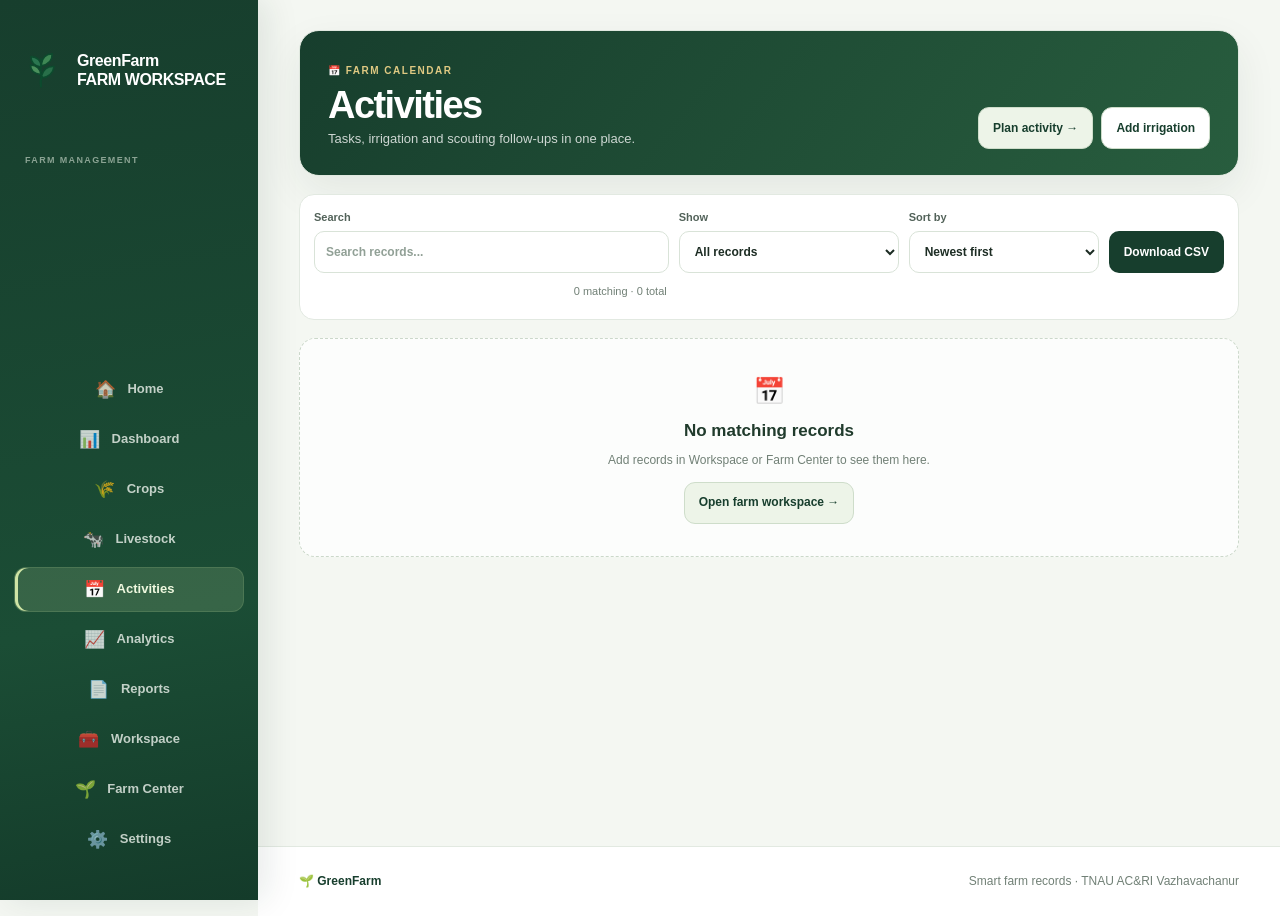
==== commit 5adacb60: "Refresh GreenFarm v22 navigation assets" ====
--- a/activities.html
+++ b/activities.html
@@ -1 +1 @@
-<!doctype html><html lang="en"><head><meta charset="utf-8"><meta name="viewport" content="width=device-width,initial-scale=1"><meta name="theme-color" content="#173e2d"><meta name="description" content="Tasks, irrigation and scouting follow-ups in one place."><title>Activities | GreenFarm</title><link rel="manifest" href="manifest.webmanifest"><link rel="stylesheet" href="assets/greenfarm.css"><link rel="stylesheet" href="assets/app-ui.css?v=greenfarm-v21"><link rel="stylesheet" href="assets/module-views.css?v=greenfarm-v21"></head><body data-view="activities"><nav class="gf-nav" aria-label="Main navigation"><div class="container"><div class="gf-nav-caption">Farm management</div><div class="nav-links"><a href="index.html">Home</a><a href="dashboard.html">Dashboard</a><a href="crops.html">Crops</a><a href="livestock.html">Livestock</a><a href="activities.html">Activities</a><a href="analytics.html">Analytics</a><a href="reports.html">Reports</a><a href="farm.html">Workspace</a><a href="advanced.html">Farm Center</a><a href="admin.html">Settings</a></div></div></nav><main><div class="page module-view-page" data-view="activities"><section class="module-view-hero"><div><small>📅 FARM CALENDAR</small><h1>Activities</h1><p>Tasks, irrigation and scouting follow-ups in one place.</p></div><div class="module-view-actions"><a class="view-primary" href="advanced.html#taskForm">Plan activity →</a><a class="view-button" href="farm.html#irrigation">Add irrigation</a></div></section><section class="view-toolbar" aria-label="Filter activities"><label>Search<input id="recordSearch" type="search" placeholder="Search records..." autocomplete="off"></label><label>Show<select id="recordFilter"><option value="all">All records</option><option value="open">Open / scheduled</option><option value="overdue">Overdue</option><option value="completed">Completed</option></select></label><label>Sort by<select id="recordSort"><option value="newest">Newest first</option><option value="oldest">Oldest first</option></select></label><button id="exportView" class="view-button" type="button">Download CSV</button><p id="recordsSummary" class="view-count" aria-live="polite"></p></section><section id="recordsView" class="records-view" aria-live="polite"></section><nav id="recordsPagination" class="record-pagination" aria-label="Record pages"></nav></div></main><footer class="gf-footer"><div class="container"><strong>🌱 GreenFarm</strong><p>Smart farm records · TNAU AC&amp;RI Vazhavachanur</p></div></footer><div id="viewStatus" class="sr-only" role="status" aria-live="polite"></div><script src="assets/module-views.js?v=greenfarm-v21" defer></script><script src="assets/app-ui.js?v=greenfarm-v21" defer></script></body></html>+<!doctype html><html lang="en"><head><meta charset="utf-8"><meta name="viewport" content="width=device-width,initial-scale=1"><meta name="theme-color" content="#173e2d"><meta name="description" content="Tasks, irrigation and scouting follow-ups in one place."><title>Activities | GreenFarm</title><link rel="manifest" href="manifest.webmanifest"><link rel="stylesheet" href="assets/greenfarm.css"><link rel="stylesheet" href="assets/app-ui.css?v=greenfarm-v22"><link rel="stylesheet" href="assets/module-views.css?v=greenfarm-v22"></head><body data-view="activities"><nav class="gf-nav" aria-label="Main navigation"><div class="container"><div class="gf-nav-caption">Farm management</div><div class="nav-links"><a href="index.html">Home</a><a href="dashboard.html">Dashboard</a><a href="crops.html">Crops</a><a href="livestock.html">Livestock</a><a href="activities.html">Activities</a><a href="analytics.html">Analytics</a><a href="reports.html">Reports</a><a href="farm.html">Workspace</a><a href="advanced.html">Farm Center</a><a href="admin.html">Settings</a></div></div></nav><main><div class="page module-view-page" data-view="activities"><section class="module-view-hero"><div><small>📅 FARM CALENDAR</small><h1>Activities</h1><p>Tasks, irrigation and scouting follow-ups in one place.</p></div><div class="module-view-actions"><a class="view-primary" href="advanced.html#taskForm">Plan activity →</a><a class="view-button" href="farm.html#irrigation">Add irrigation</a></div></section><section class="view-toolbar" aria-label="Filter activities"><label>Search<input id="recordSearch" type="search" placeholder="Search records..." autocomplete="off"></label><label>Show<select id="recordFilter"><option value="all">All records</option><option value="open">Open / scheduled</option><option value="overdue">Overdue</option><option value="completed">Completed</option></select></label><label>Sort by<select id="recordSort"><option value="newest">Newest first</option><option value="oldest">Oldest first</option></select></label><button id="exportView" class="view-button" type="button">Download CSV</button><p id="recordsSummary" class="view-count" aria-live="polite"></p></section><section id="recordsView" class="records-view" aria-live="polite"></section><nav id="recordsPagination" class="record-pagination" aria-label="Record pages"></nav></div></main><footer class="gf-footer"><div class="container"><strong>🌱 GreenFarm</strong><p>Smart farm records · TNAU AC&amp;RI Vazhavachanur</p></div></footer><div id="viewStatus" class="sr-only" role="status" aria-live="polite"></div><script src="assets/module-views.js?v=greenfarm-v22" defer></script><script src="assets/app-ui.js?v=greenfarm-v22" defer></script></body></html>
--- a/assets/greenfarm.css
+++ b/assets/greenfarm.css
@@ -88,3 +88,145 @@
 
 /* Center footer content */
 .footer{text-align:center!important}.footer .container{display:flex!important;flex-direction:column!important;align-items:center!important;justify-content:center!important;text-align:center!important;margin-left:auto!important;margin-right:auto!important}.footer-brand,.footer-short,.footer-links,.footer small{margin-left:auto!important;margin-right:auto!important;text-align:center!important}.footer-links{justify-content:center!important;align-items:center!important}
+
+
+/* GREENFARM NAV REFRESH v22: premium pill navigation on desktop, 3-column cards on mobile */
+.gf-nav {
+  position: sticky !important;
+  top: 0;
+  z-index: 100;
+  background: rgba(255,255,255,.97) !important;
+  border-bottom: 1px solid #dce8df;
+  box-shadow: 0 8px 24px rgba(6,59,37,.08);
+  backdrop-filter: blur(14px);
+}
+.gf-nav .container {
+  width: min(1460px, 96%) !important;
+  min-height: 64px !important;
+  display: flex;
+  align-items: center;
+  gap: 12px;
+}
+.gf-nav-caption {
+  flex: 0 0 auto;
+  color: var(--deep);
+  font-size: 11px;
+  font-weight: 900;
+  letter-spacing: .08em;
+  text-transform: uppercase;
+  white-space: nowrap;
+}
+.gf-nav .nav-links {
+  display: flex !important;
+  flex: 1 1 auto;
+  align-items: center;
+  justify-content: flex-end;
+  gap: 5px;
+  width: auto;
+  min-width: 0;
+  overflow: visible;
+  padding: 8px 0;
+}
+.gf-nav .nav-links a {
+  display: inline-flex;
+  align-items: center;
+  justify-content: center;
+  gap: 5px;
+  flex: 0 1 auto;
+  min-height: 40px;
+  padding: 9px 10px !important;
+  border: 1px solid transparent !important;
+  border-radius: 12px;
+  color: #355345 !important;
+  font-size: 11px !important;
+  font-weight: 800;
+  line-height: 1.2;
+  white-space: nowrap;
+  transition: background .18s ease, color .18s ease, border-color .18s ease, transform .18s ease;
+}
+.gf-nav .nav-links a:hover {
+  background: #edf7f0 !important;
+  border-color: #d7e9dc !important;
+  color: #075b35 !important;
+  transform: translateY(-1px);
+}
+.gf-nav .nav-links a.active,
+.gf-nav .nav-links a[aria-current="page"] {
+  background: #08783f !important;
+  border-color: #08783f !important;
+  color: #fff !important;
+  box-shadow: 0 4px 10px rgba(8,120,63,.16);
+}
+.gf-nav .nav-icon { font-size: 14px; line-height: 1; }
+.gf-nav .nav-label { display: inline-block; }
+.gf-nav .gf-mobile-more,
+.gf-nav .gf-more-toggle { display: none !important; }
+@media (max-width: 1100px) {
+  .gf-nav .container { width: 98% !important; gap: 6px; }
+  .gf-nav-caption { font-size: 9px; letter-spacing: .03em; }
+  .gf-nav .nav-links { gap: 2px; }
+  .gf-nav .nav-links a { gap: 3px; padding: 9px 6px !important; font-size: 10px !important; }
+}
+@media (max-width: 700px) {
+  .gf-nav { position: sticky !important; top: 0; }
+  .gf-nav .container {
+    display: block !important;
+    width: 100% !important;
+    min-height: 0 !important;
+    padding: 8px 9px 10px;
+  }
+  .gf-nav-caption {
+    display: block;
+    padding: 2px 4px 8px;
+    color: #466756;
+    font-size: 9px;
+    letter-spacing: .12em;
+  }
+  .gf-nav .nav-links {
+    display: grid !important;
+    grid-template-columns: repeat(3, minmax(0, 1fr)) !important;
+    gap: 7px !important;
+    width: 100%;
+    padding: 0 !important;
+    overflow: visible !important;
+  }
+  .gf-nav .nav-links a {
+    display: flex !important;
+    flex-direction: column;
+    align-items: center;
+    justify-content: center;
+    gap: 4px;
+    width: 100% !important;
+    min-width: 0 !important;
+    min-height: 57px;
+    padding: 8px 3px !important;
+    border: 1px solid #dce9df !important;
+    border-radius: 12px;
+    background: #fff !important;
+    color: #315442 !important;
+    text-align: center !important;
+    white-space: normal;
+    font-size: 10px !important;
+    line-height: 1.2;
+    box-shadow: 0 2px 5px rgba(6,59,37,.035);
+  }
+  .gf-nav .nav-links a .nav-icon { font-size: 17px; }
+  .gf-nav .nav-links a .nav-label { overflow-wrap: anywhere; }
+  .gf-nav .nav-links a:nth-child(3n) { border-right: 1px solid #dce9df !important; }
+  .gf-nav .nav-links a:hover {
+    background: #f1f8f2 !important;
+    border-color: #9bc9a8 !important;
+    transform: none;
+  }
+  .gf-nav .nav-links a.active,
+  .gf-nav .nav-links a[aria-current="page"] {
+    background: #08783f !important;
+    border-color: #08783f !important;
+    color: #fff !important;
+    box-shadow: 0 4px 10px rgba(8,120,63,.15);
+  }
+}
+@media (max-width: 360px) {
+  .gf-nav .nav-links { gap: 5px !important; }
+  .gf-nav .nav-links a { min-height: 53px; font-size: 9px !important; }
+}
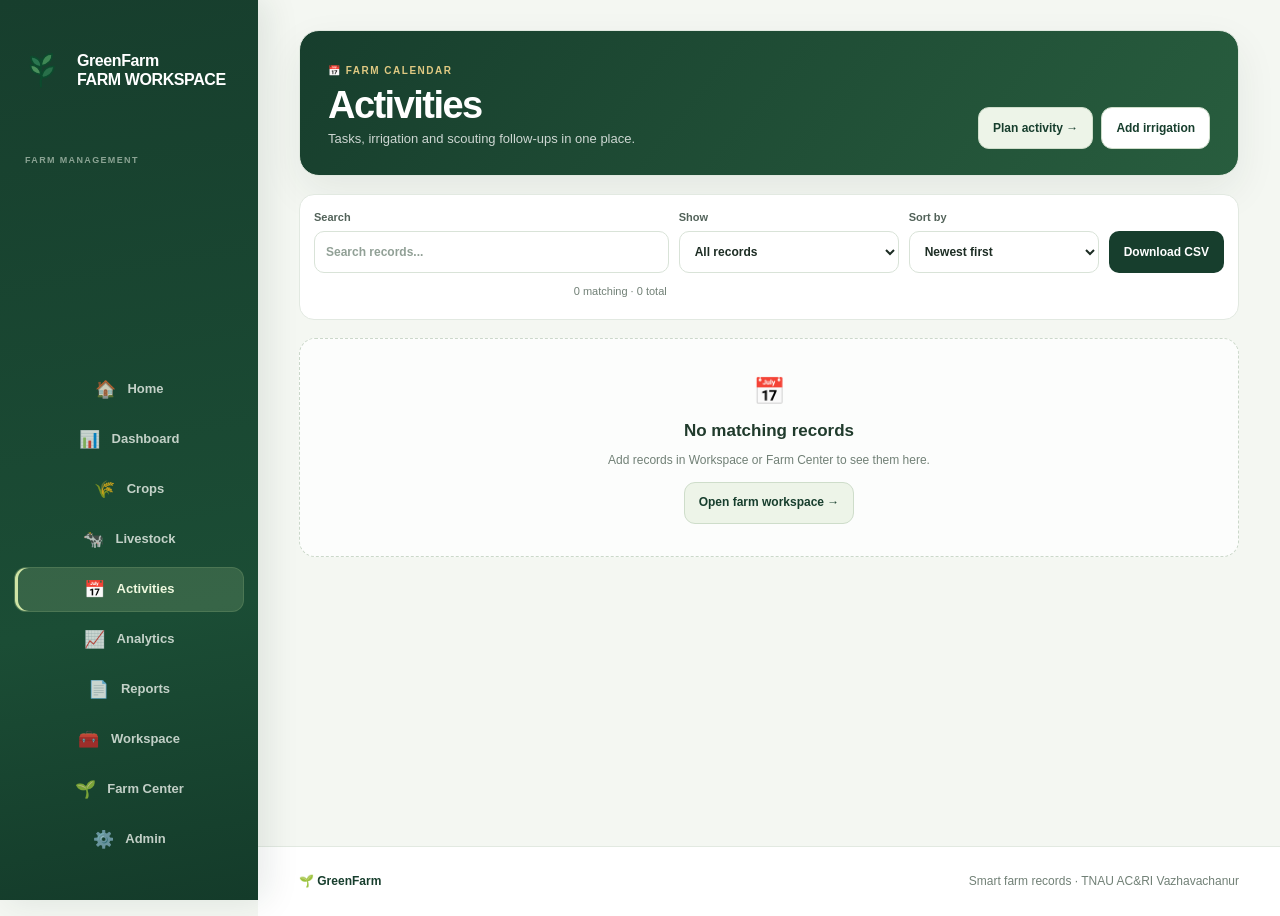
==== commit a716d195: "Refresh GreenFarm navigation fix assets v23" ====
--- a/activities.html
+++ b/activities.html
@@ -1 +1 @@
-<!doctype html><html lang="en"><head><meta charset="utf-8"><meta name="viewport" content="width=device-width,initial-scale=1"><meta name="theme-color" content="#173e2d"><meta name="description" content="Tasks, irrigation and scouting follow-ups in one place."><title>Activities | GreenFarm</title><link rel="manifest" href="manifest.webmanifest"><link rel="stylesheet" href="assets/greenfarm.css"><link rel="stylesheet" href="assets/app-ui.css?v=greenfarm-v22"><link rel="stylesheet" href="assets/module-views.css?v=greenfarm-v22"></head><body data-view="activities"><nav class="gf-nav" aria-label="Main navigation"><div class="container"><div class="gf-nav-caption">Farm management</div><div class="nav-links"><a href="index.html">Home</a><a href="dashboard.html">Dashboard</a><a href="crops.html">Crops</a><a href="livestock.html">Livestock</a><a href="activities.html">Activities</a><a href="analytics.html">Analytics</a><a href="reports.html">Reports</a><a href="farm.html">Workspace</a><a href="advanced.html">Farm Center</a><a href="admin.html">Settings</a></div></div></nav><main><div class="page module-view-page" data-view="activities"><section class="module-view-hero"><div><small>📅 FARM CALENDAR</small><h1>Activities</h1><p>Tasks, irrigation and scouting follow-ups in one place.</p></div><div class="module-view-actions"><a class="view-primary" href="advanced.html#taskForm">Plan activity →</a><a class="view-button" href="farm.html#irrigation">Add irrigation</a></div></section><section class="view-toolbar" aria-label="Filter activities"><label>Search<input id="recordSearch" type="search" placeholder="Search records..." autocomplete="off"></label><label>Show<select id="recordFilter"><option value="all">All records</option><option value="open">Open / scheduled</option><option value="overdue">Overdue</option><option value="completed">Completed</option></select></label><label>Sort by<select id="recordSort"><option value="newest">Newest first</option><option value="oldest">Oldest first</option></select></label><button id="exportView" class="view-button" type="button">Download CSV</button><p id="recordsSummary" class="view-count" aria-live="polite"></p></section><section id="recordsView" class="records-view" aria-live="polite"></section><nav id="recordsPagination" class="record-pagination" aria-label="Record pages"></nav></div></main><footer class="gf-footer"><div class="container"><strong>🌱 GreenFarm</strong><p>Smart farm records · TNAU AC&amp;RI Vazhavachanur</p></div></footer><div id="viewStatus" class="sr-only" role="status" aria-live="polite"></div><script src="assets/module-views.js?v=greenfarm-v22" defer></script><script src="assets/app-ui.js?v=greenfarm-v22" defer></script></body></html>+<!doctype html><html lang="en"><head><meta charset="utf-8"><meta name="viewport" content="width=device-width,initial-scale=1"><meta name="theme-color" content="#173e2d"><meta name="description" content="Tasks, irrigation and scouting follow-ups in one place."><title>Activities | GreenFarm</title><link rel="manifest" href="manifest.webmanifest"><link rel="stylesheet" href="assets/greenfarm.css?v=greenfarm-v23"><link rel="stylesheet" href="assets/app-ui.css?v=greenfarm-v23"><link rel="stylesheet" href="assets/module-views.css?v=greenfarm-v23"></head><body data-view="activities"><nav class="gf-nav" aria-label="Main navigation"><div class="container"><div class="gf-nav-caption">Farm management</div><div class="nav-links"><a href="index.html">Home</a><a href="dashboard.html">Dashboard</a><a href="crops.html">Crops</a><a href="livestock.html">Livestock</a><a href="activities.html">Activities</a><a href="analytics.html">Analytics</a><a href="reports.html">Reports</a><a href="farm.html">Workspace</a><a href="advanced.html">Farm Center</a><a href="admin.html">Settings</a></div></div></nav><main><div class="page module-view-page" data-view="activities"><section class="module-view-hero"><div><small>📅 FARM CALENDAR</small><h1>Activities</h1><p>Tasks, irrigation and scouting follow-ups in one place.</p></div><div class="module-view-actions"><a class="view-primary" href="advanced.html#taskForm">Plan activity →</a><a class="view-button" href="farm.html#irrigation">Add irrigation</a></div></section><section class="view-toolbar" aria-label="Filter activities"><label>Search<input id="recordSearch" type="search" placeholder="Search records..." autocomplete="off"></label><label>Show<select id="recordFilter"><option value="all">All records</option><option value="open">Open / scheduled</option><option value="overdue">Overdue</option><option value="completed">Completed</option></select></label><label>Sort by<select id="recordSort"><option value="newest">Newest first</option><option value="oldest">Oldest first</option></select></label><button id="exportView" class="view-button" type="button">Download CSV</button><p id="recordsSummary" class="view-count" aria-live="polite"></p></section><section id="recordsView" class="records-view" aria-live="polite"></section><nav id="recordsPagination" class="record-pagination" aria-label="Record pages"></nav></div></main><footer class="gf-footer"><div class="container"><strong>🌱 GreenFarm</strong><p>Smart farm records · TNAU AC&amp;RI Vazhavachanur</p></div></footer><div id="viewStatus" class="sr-only" role="status" aria-live="polite"></div><script src="assets/module-views.js?v=greenfarm-v23" defer></script><script src="assets/app-ui.js?v=greenfarm-v23" defer></script></body></html>
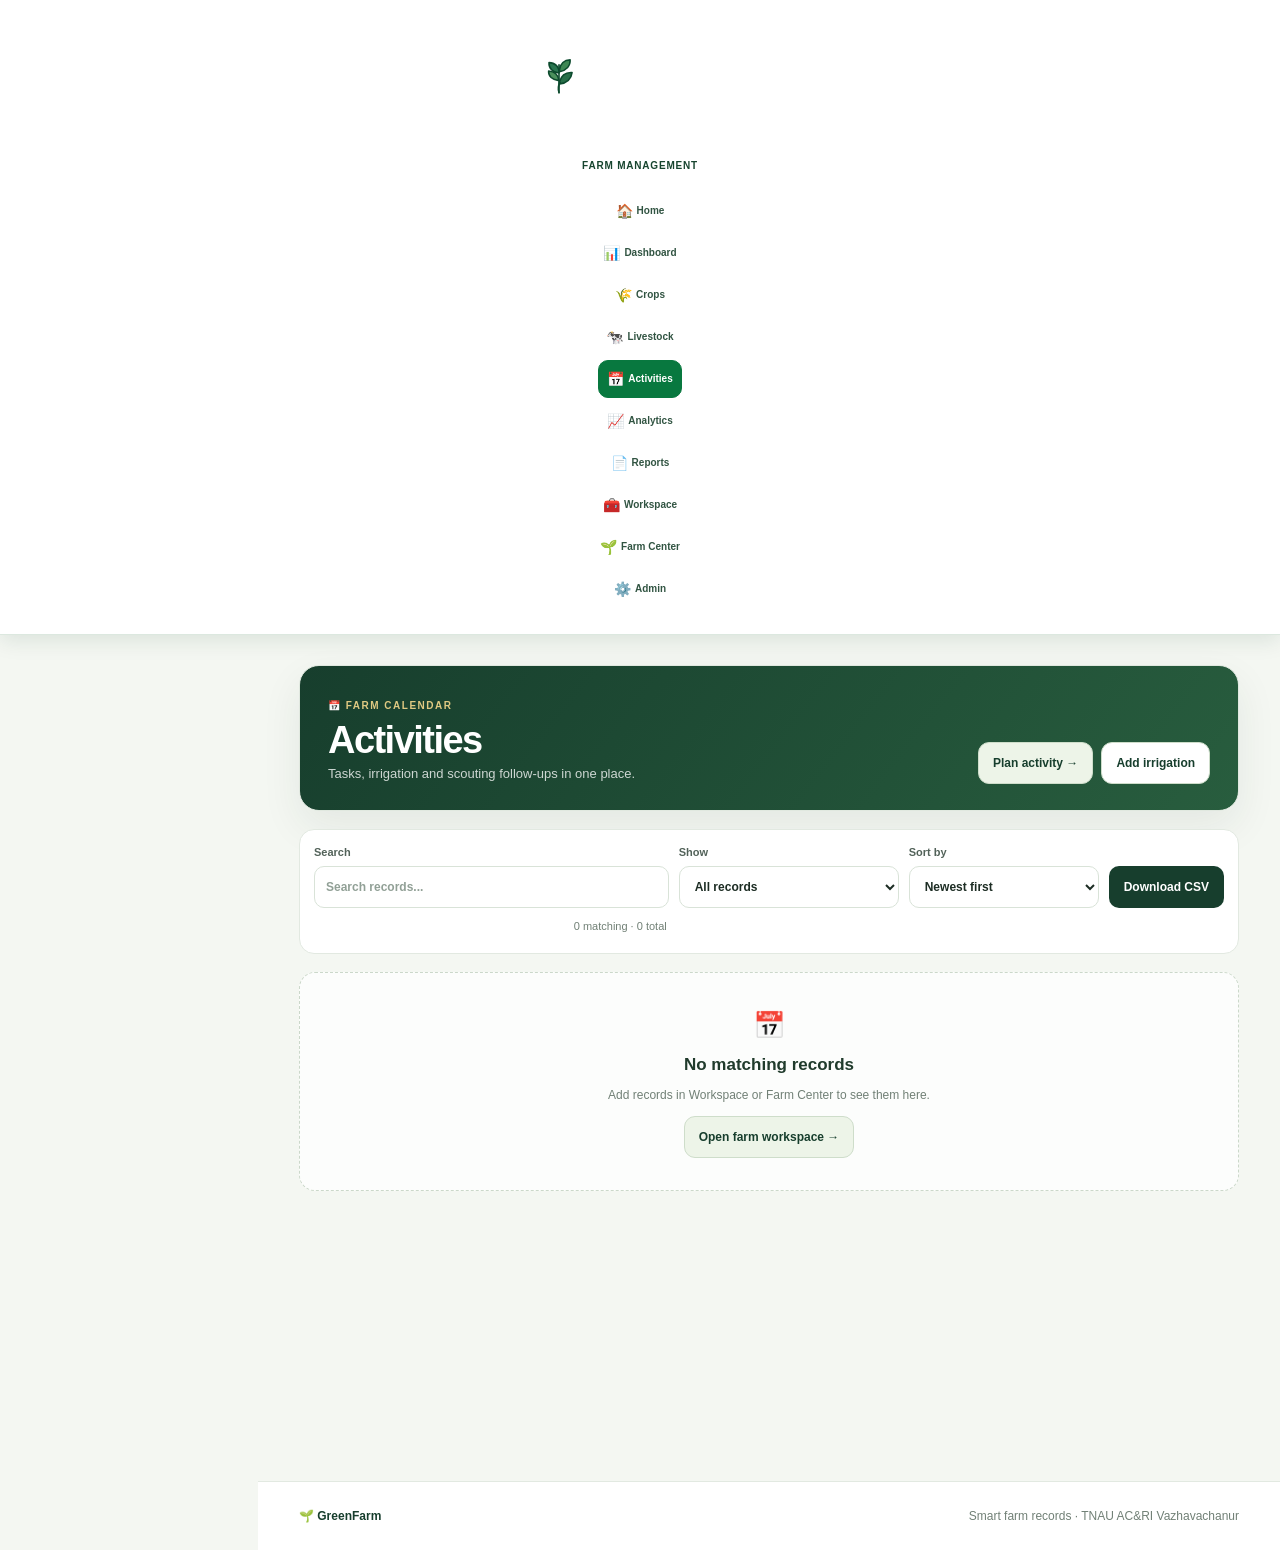
==== commit a08b3aa9: "Load GreenFarm navigation hotfix v24" ====
--- a/activities.html
+++ b/activities.html
@@ -1 +1 @@
-<!doctype html><html lang="en"><head><meta charset="utf-8"><meta name="viewport" content="width=device-width,initial-scale=1"><meta name="theme-color" content="#173e2d"><meta name="description" content="Tasks, irrigation and scouting follow-ups in one place."><title>Activities | GreenFarm</title><link rel="manifest" href="manifest.webmanifest"><link rel="stylesheet" href="assets/greenfarm.css?v=greenfarm-v23"><link rel="stylesheet" href="assets/app-ui.css?v=greenfarm-v23"><link rel="stylesheet" href="assets/module-views.css?v=greenfarm-v23"></head><body data-view="activities"><nav class="gf-nav" aria-label="Main navigation"><div class="container"><div class="gf-nav-caption">Farm management</div><div class="nav-links"><a href="index.html">Home</a><a href="dashboard.html">Dashboard</a><a href="crops.html">Crops</a><a href="livestock.html">Livestock</a><a href="activities.html">Activities</a><a href="analytics.html">Analytics</a><a href="reports.html">Reports</a><a href="farm.html">Workspace</a><a href="advanced.html">Farm Center</a><a href="admin.html">Settings</a></div></div></nav><main><div class="page module-view-page" data-view="activities"><section class="module-view-hero"><div><small>📅 FARM CALENDAR</small><h1>Activities</h1><p>Tasks, irrigation and scouting follow-ups in one place.</p></div><div class="module-view-actions"><a class="view-primary" href="advanced.html#taskForm">Plan activity →</a><a class="view-button" href="farm.html#irrigation">Add irrigation</a></div></section><section class="view-toolbar" aria-label="Filter activities"><label>Search<input id="recordSearch" type="search" placeholder="Search records..." autocomplete="off"></label><label>Show<select id="recordFilter"><option value="all">All records</option><option value="open">Open / scheduled</option><option value="overdue">Overdue</option><option value="completed">Completed</option></select></label><label>Sort by<select id="recordSort"><option value="newest">Newest first</option><option value="oldest">Oldest first</option></select></label><button id="exportView" class="view-button" type="button">Download CSV</button><p id="recordsSummary" class="view-count" aria-live="polite"></p></section><section id="recordsView" class="records-view" aria-live="polite"></section><nav id="recordsPagination" class="record-pagination" aria-label="Record pages"></nav></div></main><footer class="gf-footer"><div class="container"><strong>🌱 GreenFarm</strong><p>Smart farm records · TNAU AC&amp;RI Vazhavachanur</p></div></footer><div id="viewStatus" class="sr-only" role="status" aria-live="polite"></div><script src="assets/module-views.js?v=greenfarm-v23" defer></script><script src="assets/app-ui.js?v=greenfarm-v23" defer></script></body></html>+<!doctype html><html lang="en"><head><meta charset="utf-8"><meta name="viewport" content="width=device-width,initial-scale=1"><meta name="theme-color" content="#173e2d"><meta name="description" content="Tasks, irrigation and scouting follow-ups in one place."><title>Activities | GreenFarm</title><link rel="manifest" href="manifest.webmanifest"><link rel="stylesheet" href="assets/greenfarm.css?v=greenfarm-v24"><link rel="stylesheet" href="assets/app-ui.css?v=greenfarm-v24"><link rel="stylesheet" href="assets/module-views.css?v=greenfarm-v24"></head><body data-view="activities"><nav class="gf-nav" aria-label="Main navigation"><div class="container"><div class="gf-nav-caption">Farm management</div><div class="nav-links"><a href="index.html">Home</a><a href="dashboard.html">Dashboard</a><a href="crops.html">Crops</a><a href="livestock.html">Livestock</a><a href="activities.html">Activities</a><a href="analytics.html">Analytics</a><a href="reports.html">Reports</a><a href="farm.html">Workspace</a><a href="advanced.html">Farm Center</a><a href="admin.html">Settings</a></div></div></nav><main><div class="page module-view-page" data-view="activities"><section class="module-view-hero"><div><small>📅 FARM CALENDAR</small><h1>Activities</h1><p>Tasks, irrigation and scouting follow-ups in one place.</p></div><div class="module-view-actions"><a class="view-primary" href="advanced.html#taskForm">Plan activity →</a><a class="view-button" href="farm.html#irrigation">Add irrigation</a></div></section><section class="view-toolbar" aria-label="Filter activities"><label>Search<input id="recordSearch" type="search" placeholder="Search records..." autocomplete="off"></label><label>Show<select id="recordFilter"><option value="all">All records</option><option value="open">Open / scheduled</option><option value="overdue">Overdue</option><option value="completed">Completed</option></select></label><label>Sort by<select id="recordSort"><option value="newest">Newest first</option><option value="oldest">Oldest first</option></select></label><button id="exportView" class="view-button" type="button">Download CSV</button><p id="recordsSummary" class="view-count" aria-live="polite"></p></section><section id="recordsView" class="records-view" aria-live="polite"></section><nav id="recordsPagination" class="record-pagination" aria-label="Record pages"></nav></div></main><footer class="gf-footer"><div class="container"><strong>🌱 GreenFarm</strong><p>Smart farm records · TNAU AC&amp;RI Vazhavachanur</p></div></footer><div id="viewStatus" class="sr-only" role="status" aria-live="polite"></div><script src="assets/module-views.js?v=greenfarm-v24" defer></script><script src="assets/app-ui.js?v=greenfarm-v24" defer></script></body></html>
--- a/assets/module-views.css
+++ b/assets/module-views.css
@@ -188,4 +188,160 @@
 .gf-home-video-player video { position:relative; z-index:1; width:100%; height:100%; min-height:180px; aspect-ratio:16/9; object-fit:contain; background:#12291f; }
 .gf-home-video-noscript { position:absolute; z-index:2; right:12px; bottom:12px; padding:8px 12px; border-radius:999px; background:#f4f5d9; color:#173b2a; font-size:11px; font-weight:750; }
 .gf-home-video-player.is-error::after { position:absolute; inset:auto 12px 12px; z-index:2; padding:9px 12px; border-radius:10px; background:#fffe; color:#173b2a; content:"Video unavailable — use the SAWBO link to watch."; font-size:11px; font-weight:750; text-align:center; }
-@media(max-width:700px) { .gf-home-video-cover { min-height:160px; } .gf-home-video-play { left:12px; bottom:12px; min-height:42px; } .gf-home-video-badge { top:11px; right:11px; } }+@media(max-width:700px) { .gf-home-video-cover { min-height:160px; } .gf-home-video-play { left:12px; bottom:12px; min-height:42px; } .gf-home-video-badge { top:11px; right:11px; } }
+
+/* NAVIGATION HOTFIX v24 — override legacy nav rules loaded earlier in the cascade */
+body .gf-nav {
+  display:block !important;
+  position:sticky !important;
+  top:0 !important;
+  z-index:999 !important;
+  width:100% !important;
+  height:auto !important;
+  overflow:visible !important;
+  background:#fff !important;
+  border-bottom:1px solid #dce8df !important;
+  box-shadow:0 6px 20px rgba(6,59,37,.10) !important;
+}
+body .gf-nav .container {
+  display:flex !important;
+  align-items:center !important;
+  justify-content:space-between !important;
+  gap:10px !important;
+  width:min(1480px,98%) !important;
+  min-height:62px !important;
+  margin:0 auto !important;
+  padding:6px 0 !important;
+  overflow:visible !important;
+}
+body .gf-nav .gf-nav-caption {
+  display:block !important;
+  flex:0 0 auto !important;
+  color:#17452f !important;
+  font-size:10px !important;
+  font-weight:900 !important;
+  letter-spacing:.08em !important;
+  white-space:nowrap !important;
+}
+body .gf-nav .nav-links {
+  display:flex !important;
+  flex:1 1 auto !important;
+  align-items:center !important;
+  justify-content:flex-end !important;
+  gap:4px !important;
+  width:auto !important;
+  max-width:none !important;
+  min-width:0 !important;
+  height:auto !important;
+  max-height:none !important;
+  padding:0 !important;
+  margin:0 !important;
+  overflow:visible !important;
+  flex-wrap:nowrap !important;
+}
+body .gf-nav .nav-links a {
+  display:flex !important;
+  flex:0 1 auto !important;
+  align-items:center !important;
+  justify-content:center !important;
+  gap:4px !important;
+  width:auto !important;
+  min-width:0 !important;
+  min-height:38px !important;
+  height:auto !important;
+  padding:8px 8px !important;
+  margin:0 !important;
+  border:1px solid transparent !important;
+  border-radius:10px !important;
+  background:transparent !important;
+  color:#315442 !important;
+  font-size:10px !important;
+  font-weight:800 !important;
+  line-height:1.2 !important;
+  text-align:center !important;
+  white-space:nowrap !important;
+  box-shadow:none !important;
+  transform:none !important;
+}
+body .gf-nav .nav-links a:hover {
+  background:#edf7f0 !important;
+  border-color:#cfe3d4 !important;
+  color:#075b35 !important;
+}
+body .gf-nav .nav-links a.active,
+body .gf-nav .nav-links a[aria-current="page"] {
+  background:#08783f !important;
+  border-color:#08783f !important;
+  color:#fff !important;
+}
+body .gf-nav .nav-links a .nav-icon { display:inline-block !important; flex:0 0 auto !important; font-size:14px !important; }
+body .gf-nav .nav-links a .nav-label { display:inline-block !important; min-width:0 !important; overflow-wrap:normal !important; }
+body .gf-nav .gf-mobile-more,
+body .gf-nav .gf-more-toggle { display:none !important; }
+
+@media (max-width: 1100px) and (min-width: 701px) {
+  body .gf-nav .container { width:99% !important; gap:5px !important; }
+  body .gf-nav .gf-nav-caption { font-size:8px !important; letter-spacing:0 !important; }
+  body .gf-nav .nav-links { gap:1px !important; }
+  body .gf-nav .nav-links a { gap:2px !important; padding:8px 4px !important; font-size:9px !important; }
+  body .gf-nav .nav-links a .nav-icon { font-size:12px !important; }
+}
+@media (max-width: 700px) {
+  body .gf-nav { position:sticky !important; top:0 !important; }
+  body .gf-nav .container {
+    display:block !important;
+    width:100% !important;
+    min-height:0 !important;
+    padding:7px 9px 10px !important;
+  }
+  body .gf-nav .gf-nav-caption {
+    display:block !important;
+    padding:0 3px 7px !important;
+    font-size:9px !important;
+    letter-spacing:.1em !important;
+  }
+  body .gf-nav .nav-links {
+    display:grid !important;
+    grid-template-columns:repeat(3,minmax(0,1fr)) !important;
+    grid-auto-flow:row !important;
+    gap:6px !important;
+    width:100% !important;
+    max-width:none !important;
+    padding:0 !important;
+    overflow:visible !important;
+    flex-wrap:initial !important;
+  }
+  body .gf-nav .nav-links a {
+    display:flex !important;
+    flex-direction:column !important;
+    align-items:center !important;
+    justify-content:center !important;
+    gap:4px !important;
+    width:100% !important;
+    min-width:0 !important;
+    min-height:55px !important;
+    padding:7px 2px !important;
+    border:1px solid #dce9df !important;
+    border-radius:11px !important;
+    background:#fff !important;
+    color:#315442 !important;
+    font-size:10px !important;
+    line-height:1.2 !important;
+    white-space:normal !important;
+    overflow:visible !important;
+    box-shadow:0 2px 5px rgba(6,59,37,.04) !important;
+  }
+  body .gf-nav .nav-links a .nav-icon { font-size:17px !important; }
+  body .gf-nav .nav-links a .nav-label { white-space:normal !important; overflow-wrap:anywhere !important; }
+  body .gf-nav .nav-links a:nth-child(3n) { border-right:1px solid #dce9df !important; }
+  body .gf-nav .nav-links a.active,
+  body .gf-nav .nav-links a[aria-current="page"] {
+    background:#08783f !important;
+    border-color:#08783f !important;
+    color:#fff !important;
+  }
+}
+@media (max-width: 360px) {
+  body .gf-nav .nav-links { gap:4px !important; }
+  body .gf-nav .nav-links a { min-height:51px !important; font-size:9px !important; }
+}
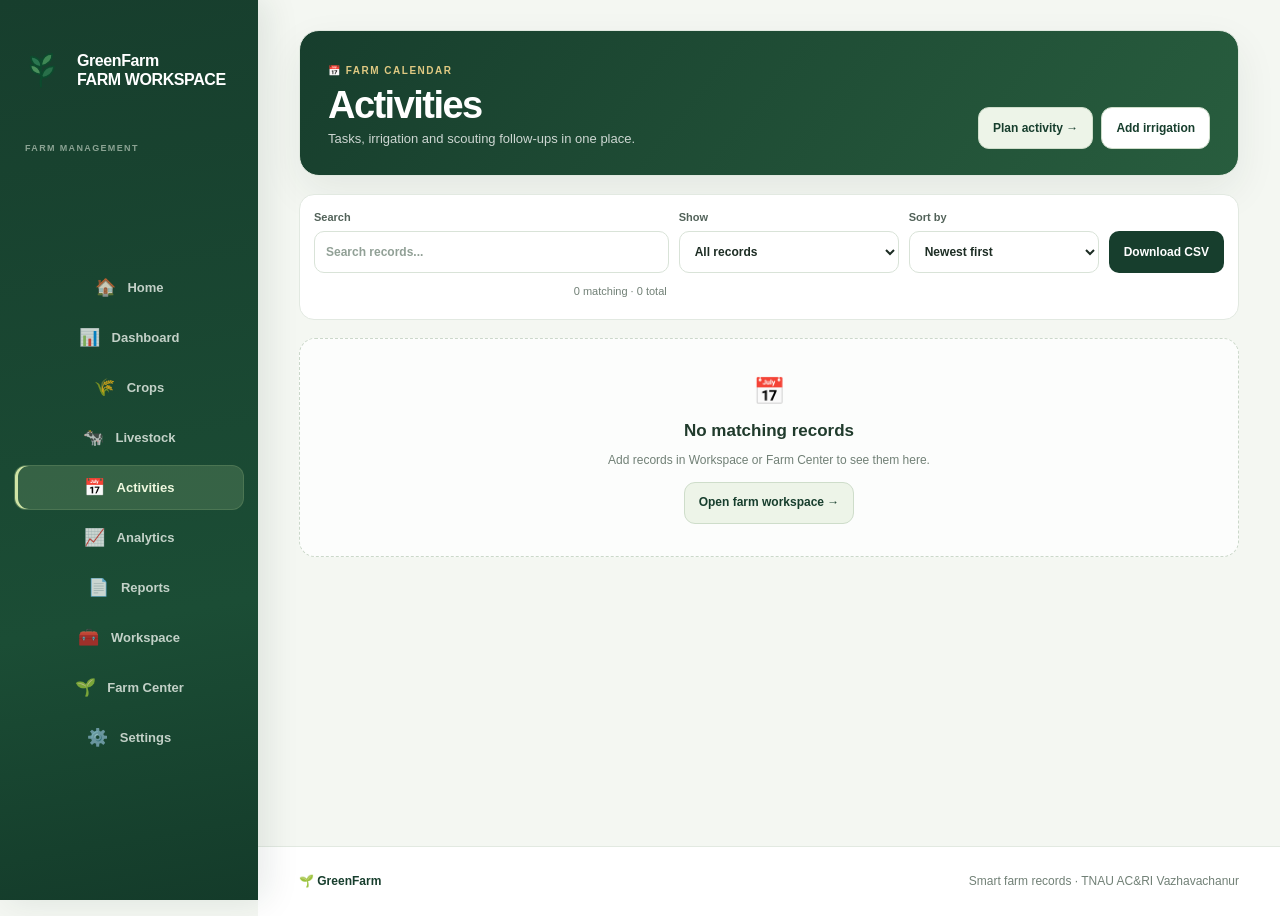
==== commit 2b1d0f69: "Bust stale GreenFarm asset cache v25" ====
--- a/activities.html
+++ b/activities.html
@@ -1 +1 @@
-<!doctype html><html lang="en"><head><meta charset="utf-8"><meta name="viewport" content="width=device-width,initial-scale=1"><meta name="theme-color" content="#173e2d"><meta name="description" content="Tasks, irrigation and scouting follow-ups in one place."><title>Activities | GreenFarm</title><link rel="manifest" href="manifest.webmanifest"><link rel="stylesheet" href="assets/greenfarm.css?v=greenfarm-v24"><link rel="stylesheet" href="assets/app-ui.css?v=greenfarm-v24"><link rel="stylesheet" href="assets/module-views.css?v=greenfarm-v24"></head><body data-view="activities"><nav class="gf-nav" aria-label="Main navigation"><div class="container"><div class="gf-nav-caption">Farm management</div><div class="nav-links"><a href="index.html">Home</a><a href="dashboard.html">Dashboard</a><a href="crops.html">Crops</a><a href="livestock.html">Livestock</a><a href="activities.html">Activities</a><a href="analytics.html">Analytics</a><a href="reports.html">Reports</a><a href="farm.html">Workspace</a><a href="advanced.html">Farm Center</a><a href="admin.html">Settings</a></div></div></nav><main><div class="page module-view-page" data-view="activities"><section class="module-view-hero"><div><small>📅 FARM CALENDAR</small><h1>Activities</h1><p>Tasks, irrigation and scouting follow-ups in one place.</p></div><div class="module-view-actions"><a class="view-primary" href="advanced.html#taskForm">Plan activity →</a><a class="view-button" href="farm.html#irrigation">Add irrigation</a></div></section><section class="view-toolbar" aria-label="Filter activities"><label>Search<input id="recordSearch" type="search" placeholder="Search records..." autocomplete="off"></label><label>Show<select id="recordFilter"><option value="all">All records</option><option value="open">Open / scheduled</option><option value="overdue">Overdue</option><option value="completed">Completed</option></select></label><label>Sort by<select id="recordSort"><option value="newest">Newest first</option><option value="oldest">Oldest first</option></select></label><button id="exportView" class="view-button" type="button">Download CSV</button><p id="recordsSummary" class="view-count" aria-live="polite"></p></section><section id="recordsView" class="records-view" aria-live="polite"></section><nav id="recordsPagination" class="record-pagination" aria-label="Record pages"></nav></div></main><footer class="gf-footer"><div class="container"><strong>🌱 GreenFarm</strong><p>Smart farm records · TNAU AC&amp;RI Vazhavachanur</p></div></footer><div id="viewStatus" class="sr-only" role="status" aria-live="polite"></div><script src="assets/module-views.js?v=greenfarm-v24" defer></script><script src="assets/app-ui.js?v=greenfarm-v24" defer></script></body></html>+<!doctype html><html lang="en"><head><meta charset="utf-8"><meta name="viewport" content="width=device-width,initial-scale=1"><meta name="theme-color" content="#173e2d"><meta name="description" content="Tasks, irrigation and scouting follow-ups in one place."><title>Activities | GreenFarm</title><link rel="manifest" href="manifest.webmanifest"><link rel="stylesheet" href="assets/greenfarm.css?v=greenfarm-v25"><link rel="stylesheet" href="assets/app-ui.css?v=greenfarm-v25"><link rel="stylesheet" href="assets/module-views.css?v=greenfarm-v25"></head><body data-view="activities"><nav class="gf-nav" aria-label="Main navigation"><div class="container"><div class="gf-nav-caption">Farm management</div><div class="nav-links"><a href="index.html">Home</a><a href="dashboard.html">Dashboard</a><a href="crops.html">Crops</a><a href="livestock.html">Livestock</a><a href="activities.html">Activities</a><a href="analytics.html">Analytics</a><a href="reports.html">Reports</a><a href="farm.html">Workspace</a><a href="advanced.html">Farm Center</a><a href="admin.html">Settings</a></div></div></nav><main><div class="page module-view-page" data-view="activities"><section class="module-view-hero"><div><small>📅 FARM CALENDAR</small><h1>Activities</h1><p>Tasks, irrigation and scouting follow-ups in one place.</p></div><div class="module-view-actions"><a class="view-primary" href="advanced.html#taskForm">Plan activity →</a><a class="view-button" href="farm.html#irrigation">Add irrigation</a></div></section><section class="view-toolbar" aria-label="Filter activities"><label>Search<input id="recordSearch" type="search" placeholder="Search records..." autocomplete="off"></label><label>Show<select id="recordFilter"><option value="all">All records</option><option value="open">Open / scheduled</option><option value="overdue">Overdue</option><option value="completed">Completed</option></select></label><label>Sort by<select id="recordSort"><option value="newest">Newest first</option><option value="oldest">Oldest first</option></select></label><button id="exportView" class="view-button" type="button">Download CSV</button><p id="recordsSummary" class="view-count" aria-live="polite"></p></section><section id="recordsView" class="records-view" aria-live="polite"></section><nav id="recordsPagination" class="record-pagination" aria-label="Record pages"></nav></div></main><footer class="gf-footer"><div class="container"><strong>🌱 GreenFarm</strong><p>Smart farm records · TNAU AC&amp;RI Vazhavachanur</p></div></footer><div id="viewStatus" class="sr-only" role="status" aria-live="polite"></div><script src="assets/module-views.js?v=greenfarm-v25" defer></script><script src="assets/app-ui.js?v=greenfarm-v25" defer></script></body></html>
--- a/assets/greenfarm.css
+++ b/assets/greenfarm.css
@@ -90,143 +90,3 @@
 .footer{text-align:center!important}.footer .container{display:flex!important;flex-direction:column!important;align-items:center!important;justify-content:center!important;text-align:center!important;margin-left:auto!important;margin-right:auto!important}.footer-brand,.footer-short,.footer-links,.footer small{margin-left:auto!important;margin-right:auto!important;text-align:center!important}.footer-links{justify-content:center!important;align-items:center!important}
 
 
-/* GREENFARM NAV REFRESH v22: premium pill navigation on desktop, 3-column cards on mobile */
-.gf-nav {
-  position: sticky !important;
-  top: 0;
-  z-index: 100;
-  background: rgba(255,255,255,.97) !important;
-  border-bottom: 1px solid #dce8df;
-  box-shadow: 0 8px 24px rgba(6,59,37,.08);
-  backdrop-filter: blur(14px);
-}
-.gf-nav .container {
-  width: min(1460px, 96%) !important;
-  min-height: 64px !important;
-  display: flex;
-  align-items: center;
-  gap: 12px;
-}
-.gf-nav-caption {
-  flex: 0 0 auto;
-  color: var(--deep);
-  font-size: 11px;
-  font-weight: 900;
-  letter-spacing: .08em;
-  text-transform: uppercase;
-  white-space: nowrap;
-}
-.gf-nav .nav-links {
-  display: flex !important;
-  flex: 1 1 auto;
-  align-items: center;
-  justify-content: flex-end;
-  gap: 5px;
-  width: auto;
-  min-width: 0;
-  overflow: visible;
-  padding: 8px 0;
-}
-.gf-nav .nav-links a {
-  display: inline-flex;
-  align-items: center;
-  justify-content: center;
-  gap: 5px;
-  flex: 0 1 auto;
-  min-height: 40px;
-  padding: 9px 10px !important;
-  border: 1px solid transparent !important;
-  border-radius: 12px;
-  color: #355345 !important;
-  font-size: 11px !important;
-  font-weight: 800;
-  line-height: 1.2;
-  white-space: nowrap;
-  transition: background .18s ease, color .18s ease, border-color .18s ease, transform .18s ease;
-}
-.gf-nav .nav-links a:hover {
-  background: #edf7f0 !important;
-  border-color: #d7e9dc !important;
-  color: #075b35 !important;
-  transform: translateY(-1px);
-}
-.gf-nav .nav-links a.active,
-.gf-nav .nav-links a[aria-current="page"] {
-  background: #08783f !important;
-  border-color: #08783f !important;
-  color: #fff !important;
-  box-shadow: 0 4px 10px rgba(8,120,63,.16);
-}
-.gf-nav .nav-icon { font-size: 14px; line-height: 1; }
-.gf-nav .nav-label { display: inline-block; }
-.gf-nav .gf-mobile-more,
-.gf-nav .gf-more-toggle { display: none !important; }
-@media (max-width: 1100px) {
-  .gf-nav .container { width: 98% !important; gap: 6px; }
-  .gf-nav-caption { font-size: 9px; letter-spacing: .03em; }
-  .gf-nav .nav-links { gap: 2px; }
-  .gf-nav .nav-links a { gap: 3px; padding: 9px 6px !important; font-size: 10px !important; }
-}
-@media (max-width: 700px) {
-  .gf-nav { position: sticky !important; top: 0; }
-  .gf-nav .container {
-    display: block !important;
-    width: 100% !important;
-    min-height: 0 !important;
-    padding: 8px 9px 10px;
-  }
-  .gf-nav-caption {
-    display: block;
-    padding: 2px 4px 8px;
-    color: #466756;
-    font-size: 9px;
-    letter-spacing: .12em;
-  }
-  .gf-nav .nav-links {
-    display: grid !important;
-    grid-template-columns: repeat(3, minmax(0, 1fr)) !important;
-    gap: 7px !important;
-    width: 100%;
-    padding: 0 !important;
-    overflow: visible !important;
-  }
-  .gf-nav .nav-links a {
-    display: flex !important;
-    flex-direction: column;
-    align-items: center;
-    justify-content: center;
-    gap: 4px;
-    width: 100% !important;
-    min-width: 0 !important;
-    min-height: 57px;
-    padding: 8px 3px !important;
-    border: 1px solid #dce9df !important;
-    border-radius: 12px;
-    background: #fff !important;
-    color: #315442 !important;
-    text-align: center !important;
-    white-space: normal;
-    font-size: 10px !important;
-    line-height: 1.2;
-    box-shadow: 0 2px 5px rgba(6,59,37,.035);
-  }
-  .gf-nav .nav-links a .nav-icon { font-size: 17px; }
-  .gf-nav .nav-links a .nav-label { overflow-wrap: anywhere; }
-  .gf-nav .nav-links a:nth-child(3n) { border-right: 1px solid #dce9df !important; }
-  .gf-nav .nav-links a:hover {
-    background: #f1f8f2 !important;
-    border-color: #9bc9a8 !important;
-    transform: none;
-  }
-  .gf-nav .nav-links a.active,
-  .gf-nav .nav-links a[aria-current="page"] {
-    background: #08783f !important;
-    border-color: #08783f !important;
-    color: #fff !important;
-    box-shadow: 0 4px 10px rgba(8,120,63,.15);
-  }
-}
-@media (max-width: 360px) {
-  .gf-nav .nav-links { gap: 5px !important; }
-  .gf-nav .nav-links a { min-height: 53px; font-size: 9px !important; }
-}
--- a/assets/module-views.css
+++ b/assets/module-views.css
@@ -190,158 +190,3 @@
 .gf-home-video-player.is-error::after { position:absolute; inset:auto 12px 12px; z-index:2; padding:9px 12px; border-radius:10px; background:#fffe; color:#173b2a; content:"Video unavailable — use the SAWBO link to watch."; font-size:11px; font-weight:750; text-align:center; }
 @media(max-width:700px) { .gf-home-video-cover { min-height:160px; } .gf-home-video-play { left:12px; bottom:12px; min-height:42px; } .gf-home-video-badge { top:11px; right:11px; } }
 
-/* NAVIGATION HOTFIX v24 — override legacy nav rules loaded earlier in the cascade */
-body .gf-nav {
-  display:block !important;
-  position:sticky !important;
-  top:0 !important;
-  z-index:999 !important;
-  width:100% !important;
-  height:auto !important;
-  overflow:visible !important;
-  background:#fff !important;
-  border-bottom:1px solid #dce8df !important;
-  box-shadow:0 6px 20px rgba(6,59,37,.10) !important;
-}
-body .gf-nav .container {
-  display:flex !important;
-  align-items:center !important;
-  justify-content:space-between !important;
-  gap:10px !important;
-  width:min(1480px,98%) !important;
-  min-height:62px !important;
-  margin:0 auto !important;
-  padding:6px 0 !important;
-  overflow:visible !important;
-}
-body .gf-nav .gf-nav-caption {
-  display:block !important;
-  flex:0 0 auto !important;
-  color:#17452f !important;
-  font-size:10px !important;
-  font-weight:900 !important;
-  letter-spacing:.08em !important;
-  white-space:nowrap !important;
-}
-body .gf-nav .nav-links {
-  display:flex !important;
-  flex:1 1 auto !important;
-  align-items:center !important;
-  justify-content:flex-end !important;
-  gap:4px !important;
-  width:auto !important;
-  max-width:none !important;
-  min-width:0 !important;
-  height:auto !important;
-  max-height:none !important;
-  padding:0 !important;
-  margin:0 !important;
-  overflow:visible !important;
-  flex-wrap:nowrap !important;
-}
-body .gf-nav .nav-links a {
-  display:flex !important;
-  flex:0 1 auto !important;
-  align-items:center !important;
-  justify-content:center !important;
-  gap:4px !important;
-  width:auto !important;
-  min-width:0 !important;
-  min-height:38px !important;
-  height:auto !important;
-  padding:8px 8px !important;
-  margin:0 !important;
-  border:1px solid transparent !important;
-  border-radius:10px !important;
-  background:transparent !important;
-  color:#315442 !important;
-  font-size:10px !important;
-  font-weight:800 !important;
-  line-height:1.2 !important;
-  text-align:center !important;
-  white-space:nowrap !important;
-  box-shadow:none !important;
-  transform:none !important;
-}
-body .gf-nav .nav-links a:hover {
-  background:#edf7f0 !important;
-  border-color:#cfe3d4 !important;
-  color:#075b35 !important;
-}
-body .gf-nav .nav-links a.active,
-body .gf-nav .nav-links a[aria-current="page"] {
-  background:#08783f !important;
-  border-color:#08783f !important;
-  color:#fff !important;
-}
-body .gf-nav .nav-links a .nav-icon { display:inline-block !important; flex:0 0 auto !important; font-size:14px !important; }
-body .gf-nav .nav-links a .nav-label { display:inline-block !important; min-width:0 !important; overflow-wrap:normal !important; }
-body .gf-nav .gf-mobile-more,
-body .gf-nav .gf-more-toggle { display:none !important; }
-
-@media (max-width: 1100px) and (min-width: 701px) {
-  body .gf-nav .container { width:99% !important; gap:5px !important; }
-  body .gf-nav .gf-nav-caption { font-size:8px !important; letter-spacing:0 !important; }
-  body .gf-nav .nav-links { gap:1px !important; }
-  body .gf-nav .nav-links a { gap:2px !important; padding:8px 4px !important; font-size:9px !important; }
-  body .gf-nav .nav-links a .nav-icon { font-size:12px !important; }
-}
-@media (max-width: 700px) {
-  body .gf-nav { position:sticky !important; top:0 !important; }
-  body .gf-nav .container {
-    display:block !important;
-    width:100% !important;
-    min-height:0 !important;
-    padding:7px 9px 10px !important;
-  }
-  body .gf-nav .gf-nav-caption {
-    display:block !important;
-    padding:0 3px 7px !important;
-    font-size:9px !important;
-    letter-spacing:.1em !important;
-  }
-  body .gf-nav .nav-links {
-    display:grid !important;
-    grid-template-columns:repeat(3,minmax(0,1fr)) !important;
-    grid-auto-flow:row !important;
-    gap:6px !important;
-    width:100% !important;
-    max-width:none !important;
-    padding:0 !important;
-    overflow:visible !important;
-    flex-wrap:initial !important;
-  }
-  body .gf-nav .nav-links a {
-    display:flex !important;
-    flex-direction:column !important;
-    align-items:center !important;
-    justify-content:center !important;
-    gap:4px !important;
-    width:100% !important;
-    min-width:0 !important;
-    min-height:55px !important;
-    padding:7px 2px !important;
-    border:1px solid #dce9df !important;
-    border-radius:11px !important;
-    background:#fff !important;
-    color:#315442 !important;
-    font-size:10px !important;
-    line-height:1.2 !important;
-    white-space:normal !important;
-    overflow:visible !important;
-    box-shadow:0 2px 5px rgba(6,59,37,.04) !important;
-  }
-  body .gf-nav .nav-links a .nav-icon { font-size:17px !important; }
-  body .gf-nav .nav-links a .nav-label { white-space:normal !important; overflow-wrap:anywhere !important; }
-  body .gf-nav .nav-links a:nth-child(3n) { border-right:1px solid #dce9df !important; }
-  body .gf-nav .nav-links a.active,
-  body .gf-nav .nav-links a[aria-current="page"] {
-    background:#08783f !important;
-    border-color:#08783f !important;
-    color:#fff !important;
-  }
-}
-@media (max-width: 360px) {
-  body .gf-nav .nav-links { gap:4px !important; }
-  body .gf-nav .nav-links a { min-height:51px !important; font-size:9px !important; }
-}
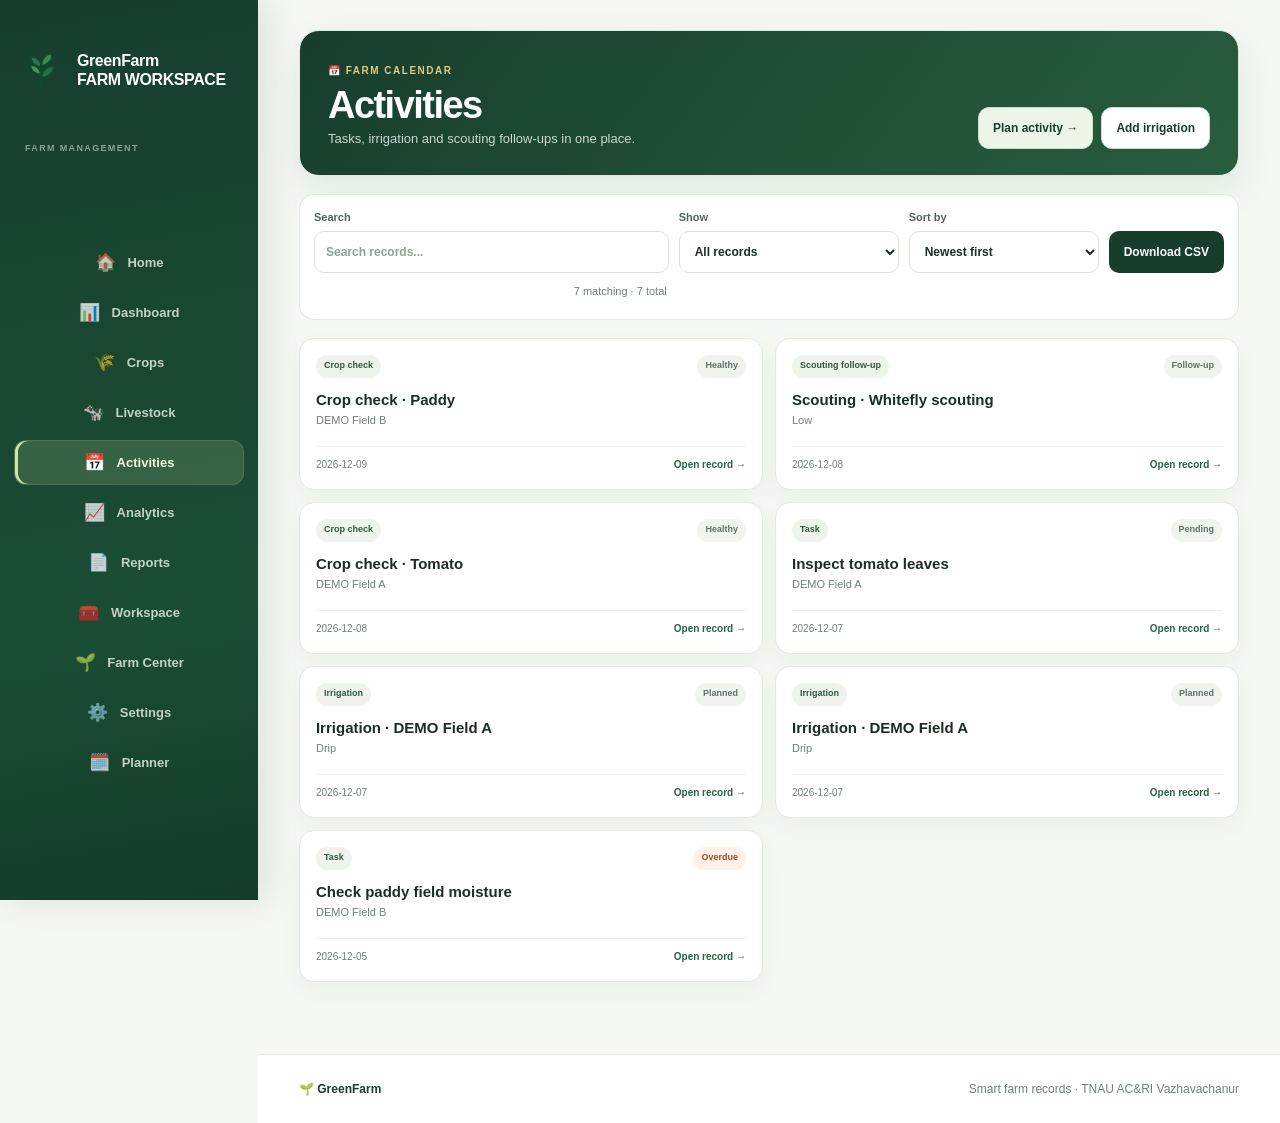
==== commit da830bc9: "Load showcase demo records before page modules" ====
--- a/activities.html
+++ b/activities.html
@@ -1 +1 @@
-<!doctype html><html lang="en"><head><meta charset="utf-8"><meta name="viewport" content="width=device-width,initial-scale=1"><meta name="theme-color" content="#173e2d"><meta name="description" content="Tasks, irrigation and scouting follow-ups in one place."><title>Activities | GreenFarm</title><link rel="manifest" href="manifest.webmanifest"><link rel="stylesheet" href="assets/greenfarm.css?v=greenfarm-v25"><link rel="stylesheet" href="assets/app-ui.css?v=greenfarm-v25"><link rel="stylesheet" href="assets/module-views.css?v=greenfarm-v25"></head><body data-view="activities"><nav class="gf-nav" aria-label="Main navigation"><div class="container"><div class="gf-nav-caption">Farm management</div><div class="nav-links"><a href="index.html">Home</a><a href="dashboard.html">Dashboard</a><a href="crops.html">Crops</a><a href="livestock.html">Livestock</a><a href="activities.html">Activities</a><a href="analytics.html">Analytics</a><a href="reports.html">Reports</a><a href="farm.html">Workspace</a><a href="advanced.html">Farm Center</a><a href="admin.html">Settings</a></div></div></nav><main><div class="page module-view-page" data-view="activities"><section class="module-view-hero"><div><small>📅 FARM CALENDAR</small><h1>Activities</h1><p>Tasks, irrigation and scouting follow-ups in one place.</p></div><div class="module-view-actions"><a class="view-primary" href="advanced.html#taskForm">Plan activity →</a><a class="view-button" href="farm.html#irrigation">Add irrigation</a></div></section><section class="view-toolbar" aria-label="Filter activities"><label>Search<input id="recordSearch" type="search" placeholder="Search records..." autocomplete="off"></label><label>Show<select id="recordFilter"><option value="all">All records</option><option value="open">Open / scheduled</option><option value="overdue">Overdue</option><option value="completed">Completed</option></select></label><label>Sort by<select id="recordSort"><option value="newest">Newest first</option><option value="oldest">Oldest first</option></select></label><button id="exportView" class="view-button" type="button">Download CSV</button><p id="recordsSummary" class="view-count" aria-live="polite"></p></section><section id="recordsView" class="records-view" aria-live="polite"></section><nav id="recordsPagination" class="record-pagination" aria-label="Record pages"></nav></div></main><footer class="gf-footer"><div class="container"><strong>🌱 GreenFarm</strong><p>Smart farm records · TNAU AC&amp;RI Vazhavachanur</p></div></footer><div id="viewStatus" class="sr-only" role="status" aria-live="polite"></div><script src="assets/module-views.js?v=greenfarm-v25" defer></script><script src="assets/app-ui.js?v=greenfarm-v25" defer></script></body></html>+<!doctype html><html lang="en"><head><meta charset="utf-8"><meta name="viewport" content="width=device-width,initial-scale=1"><meta name="theme-color" content="#173e2d"><meta name="description" content="Tasks, irrigation and scouting follow-ups in one place."><title>Activities | GreenFarm</title><link rel="manifest" href="manifest.webmanifest"><link rel="stylesheet" href="assets/greenfarm.css?v=greenfarm-v25"><link rel="stylesheet" href="assets/app-ui.css?v=greenfarm-v25"><link rel="stylesheet" href="assets/module-views.css?v=greenfarm-v25"></head><body data-view="activities"><nav class="gf-nav" aria-label="Main navigation"><div class="container"><div class="gf-nav-caption">Farm management</div><div class="nav-links"><a href="index.html">Home</a><a href="dashboard.html">Dashboard</a><a href="crops.html">Crops</a><a href="livestock.html">Livestock</a><a href="activities.html">Activities</a><a href="analytics.html">Analytics</a><a href="reports.html">Reports</a><a href="farm.html">Workspace</a><a href="advanced.html">Farm Center</a><a href="admin.html">Settings</a></div></div></nav><main><div class="page module-view-page" data-view="activities"><section class="module-view-hero"><div><small>📅 FARM CALENDAR</small><h1>Activities</h1><p>Tasks, irrigation and scouting follow-ups in one place.</p></div><div class="module-view-actions"><a class="view-primary" href="advanced.html#taskForm">Plan activity →</a><a class="view-button" href="farm.html#irrigation">Add irrigation</a></div></section><section class="view-toolbar" aria-label="Filter activities"><label>Search<input id="recordSearch" type="search" placeholder="Search records..." autocomplete="off"></label><label>Show<select id="recordFilter"><option value="all">All records</option><option value="open">Open / scheduled</option><option value="overdue">Overdue</option><option value="completed">Completed</option></select></label><label>Sort by<select id="recordSort"><option value="newest">Newest first</option><option value="oldest">Oldest first</option></select></label><button id="exportView" class="view-button" type="button">Download CSV</button><p id="recordsSummary" class="view-count" aria-live="polite"></p></section><section id="recordsView" class="records-view" aria-live="polite"></section><nav id="recordsPagination" class="record-pagination" aria-label="Record pages"></nav></div></main><footer class="gf-footer"><div class="container"><strong>🌱 GreenFarm</strong><p>Smart farm records · TNAU AC&amp;RI Vazhavachanur</p></div></footer><div id="viewStatus" class="sr-only" role="status" aria-live="polite"></div><script src="assets/demo-seed.js?v=greenfarm-v28"></script><script src="assets/module-views.js?v=greenfarm-v25" defer></script><script src="assets/app-ui.js?v=greenfarm-v25" defer></script></body></html>
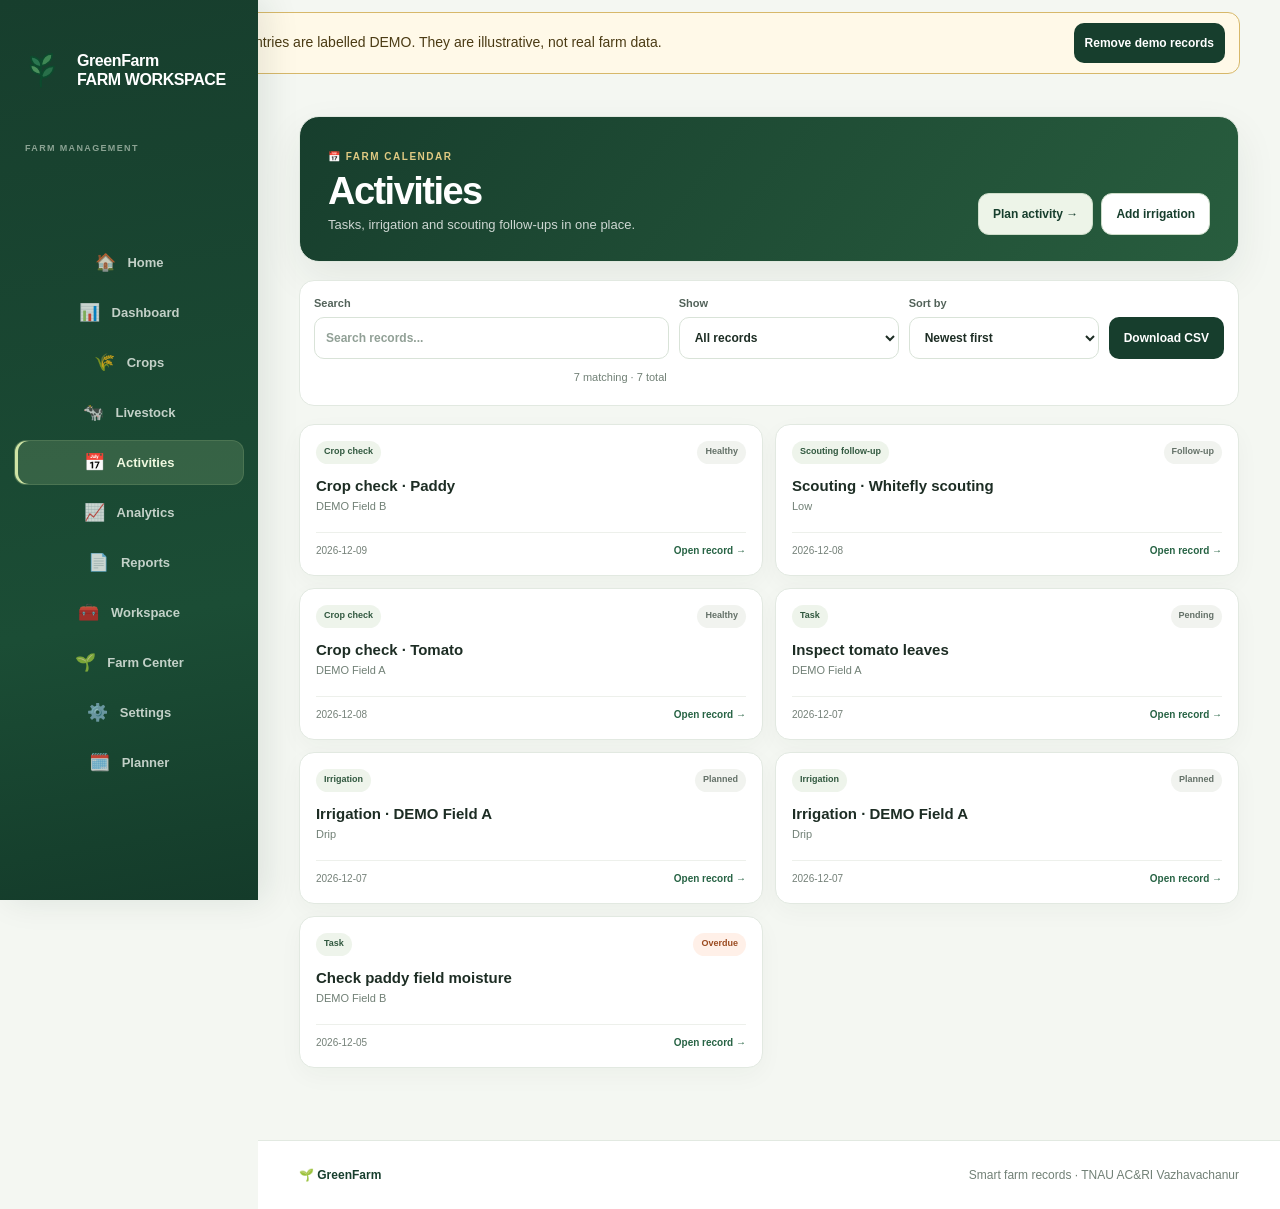
==== commit 9e979af5: "Refresh site UI script for demo showcase controls" ====
--- a/activities.html
+++ b/activities.html
@@ -1 +1 @@
-<!doctype html><html lang="en"><head><meta charset="utf-8"><meta name="viewport" content="width=device-width,initial-scale=1"><meta name="theme-color" content="#173e2d"><meta name="description" content="Tasks, irrigation and scouting follow-ups in one place."><title>Activities | GreenFarm</title><link rel="manifest" href="manifest.webmanifest"><link rel="stylesheet" href="assets/greenfarm.css?v=greenfarm-v25"><link rel="stylesheet" href="assets/app-ui.css?v=greenfarm-v25"><link rel="stylesheet" href="assets/module-views.css?v=greenfarm-v25"></head><body data-view="activities"><nav class="gf-nav" aria-label="Main navigation"><div class="container"><div class="gf-nav-caption">Farm management</div><div class="nav-links"><a href="index.html">Home</a><a href="dashboard.html">Dashboard</a><a href="crops.html">Crops</a><a href="livestock.html">Livestock</a><a href="activities.html">Activities</a><a href="analytics.html">Analytics</a><a href="reports.html">Reports</a><a href="farm.html">Workspace</a><a href="advanced.html">Farm Center</a><a href="admin.html">Settings</a></div></div></nav><main><div class="page module-view-page" data-view="activities"><section class="module-view-hero"><div><small>📅 FARM CALENDAR</small><h1>Activities</h1><p>Tasks, irrigation and scouting follow-ups in one place.</p></div><div class="module-view-actions"><a class="view-primary" href="advanced.html#taskForm">Plan activity →</a><a class="view-button" href="farm.html#irrigation">Add irrigation</a></div></section><section class="view-toolbar" aria-label="Filter activities"><label>Search<input id="recordSearch" type="search" placeholder="Search records..." autocomplete="off"></label><label>Show<select id="recordFilter"><option value="all">All records</option><option value="open">Open / scheduled</option><option value="overdue">Overdue</option><option value="completed">Completed</option></select></label><label>Sort by<select id="recordSort"><option value="newest">Newest first</option><option value="oldest">Oldest first</option></select></label><button id="exportView" class="view-button" type="button">Download CSV</button><p id="recordsSummary" class="view-count" aria-live="polite"></p></section><section id="recordsView" class="records-view" aria-live="polite"></section><nav id="recordsPagination" class="record-pagination" aria-label="Record pages"></nav></div></main><footer class="gf-footer"><div class="container"><strong>🌱 GreenFarm</strong><p>Smart farm records · TNAU AC&amp;RI Vazhavachanur</p></div></footer><div id="viewStatus" class="sr-only" role="status" aria-live="polite"></div><script src="assets/demo-seed.js?v=greenfarm-v28"></script><script src="assets/module-views.js?v=greenfarm-v25" defer></script><script src="assets/app-ui.js?v=greenfarm-v25" defer></script></body></html>+<!doctype html><html lang="en"><head><meta charset="utf-8"><meta name="viewport" content="width=device-width,initial-scale=1"><meta name="theme-color" content="#173e2d"><meta name="description" content="Tasks, irrigation and scouting follow-ups in one place."><title>Activities | GreenFarm</title><link rel="manifest" href="manifest.webmanifest"><link rel="stylesheet" href="assets/greenfarm.css?v=greenfarm-v25"><link rel="stylesheet" href="assets/app-ui.css?v=greenfarm-v25"><link rel="stylesheet" href="assets/module-views.css?v=greenfarm-v25"></head><body data-view="activities"><nav class="gf-nav" aria-label="Main navigation"><div class="container"><div class="gf-nav-caption">Farm management</div><div class="nav-links"><a href="index.html">Home</a><a href="dashboard.html">Dashboard</a><a href="crops.html">Crops</a><a href="livestock.html">Livestock</a><a href="activities.html">Activities</a><a href="analytics.html">Analytics</a><a href="reports.html">Reports</a><a href="farm.html">Workspace</a><a href="advanced.html">Farm Center</a><a href="admin.html">Settings</a></div></div></nav><main><div class="page module-view-page" data-view="activities"><section class="module-view-hero"><div><small>📅 FARM CALENDAR</small><h1>Activities</h1><p>Tasks, irrigation and scouting follow-ups in one place.</p></div><div class="module-view-actions"><a class="view-primary" href="advanced.html#taskForm">Plan activity →</a><a class="view-button" href="farm.html#irrigation">Add irrigation</a></div></section><section class="view-toolbar" aria-label="Filter activities"><label>Search<input id="recordSearch" type="search" placeholder="Search records..." autocomplete="off"></label><label>Show<select id="recordFilter"><option value="all">All records</option><option value="open">Open / scheduled</option><option value="overdue">Overdue</option><option value="completed">Completed</option></select></label><label>Sort by<select id="recordSort"><option value="newest">Newest first</option><option value="oldest">Oldest first</option></select></label><button id="exportView" class="view-button" type="button">Download CSV</button><p id="recordsSummary" class="view-count" aria-live="polite"></p></section><section id="recordsView" class="records-view" aria-live="polite"></section><nav id="recordsPagination" class="record-pagination" aria-label="Record pages"></nav></div></main><footer class="gf-footer"><div class="container"><strong>🌱 GreenFarm</strong><p>Smart farm records · TNAU AC&amp;RI Vazhavachanur</p></div></footer><div id="viewStatus" class="sr-only" role="status" aria-live="polite"></div><script src="assets/demo-seed.js?v=greenfarm-v28"></script><script src="assets/module-views.js?v=greenfarm-v25" defer></script><script src="assets/app-ui.js?v=greenfarm-v28" defer></script></body></html>
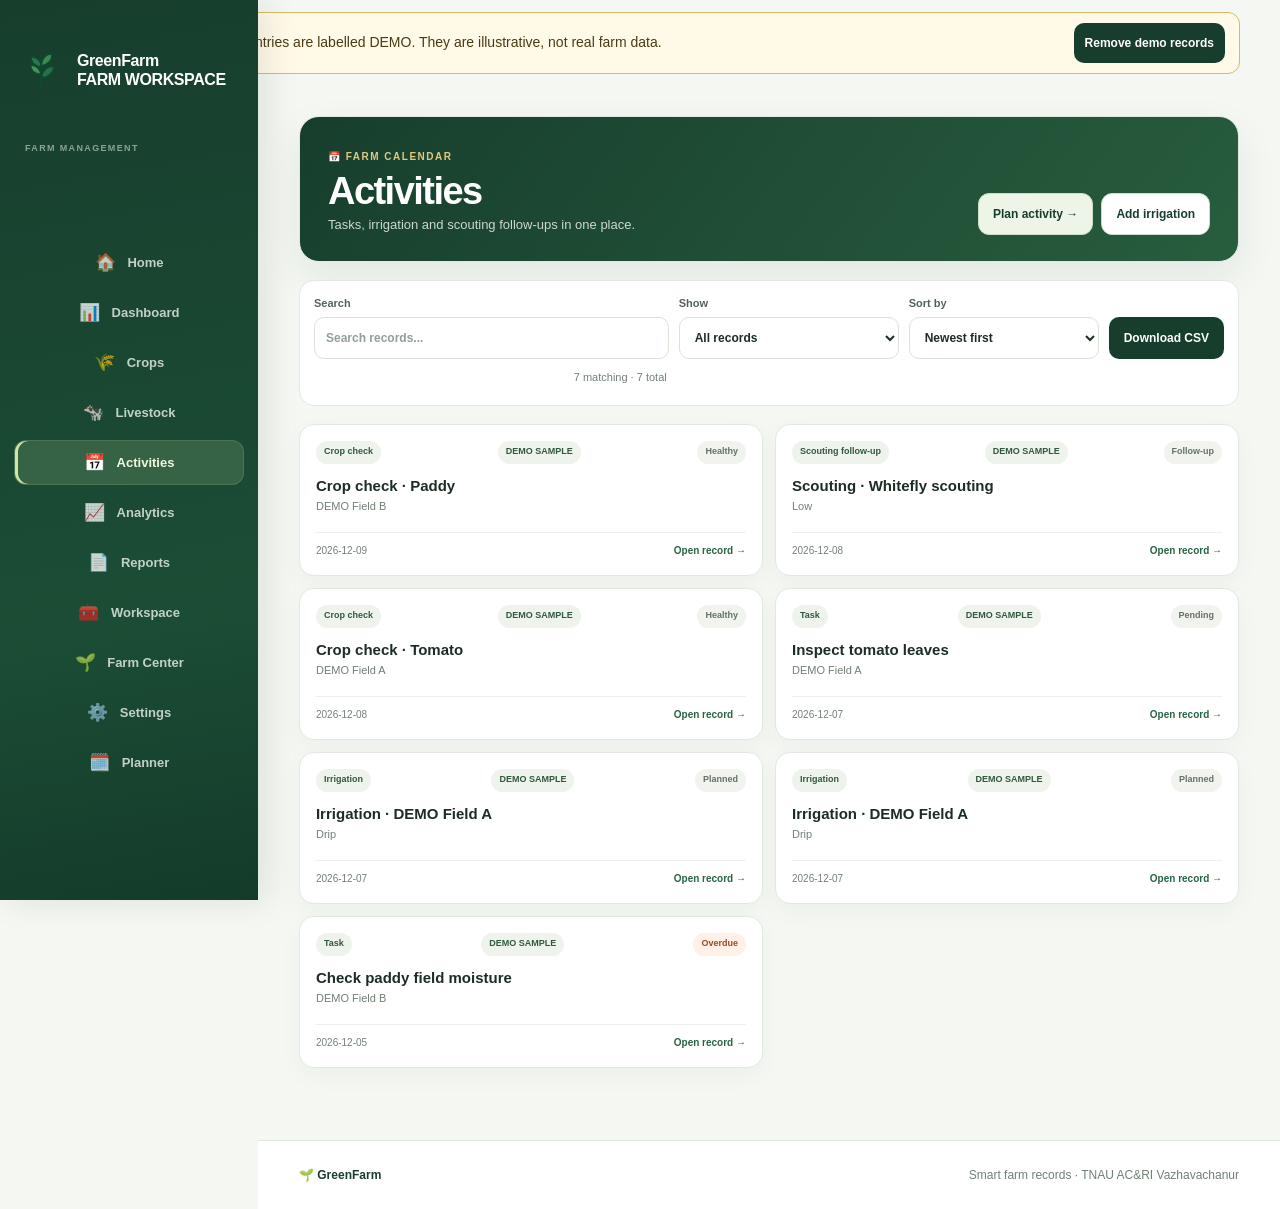
==== commit 32ffdf0d: "Refresh record views for demo labels" ====
--- a/activities.html
+++ b/activities.html
@@ -1 +1 @@
-<!doctype html><html lang="en"><head><meta charset="utf-8"><meta name="viewport" content="width=device-width,initial-scale=1"><meta name="theme-color" content="#173e2d"><meta name="description" content="Tasks, irrigation and scouting follow-ups in one place."><title>Activities | GreenFarm</title><link rel="manifest" href="manifest.webmanifest"><link rel="stylesheet" href="assets/greenfarm.css?v=greenfarm-v25"><link rel="stylesheet" href="assets/app-ui.css?v=greenfarm-v25"><link rel="stylesheet" href="assets/module-views.css?v=greenfarm-v25"></head><body data-view="activities"><nav class="gf-nav" aria-label="Main navigation"><div class="container"><div class="gf-nav-caption">Farm management</div><div class="nav-links"><a href="index.html">Home</a><a href="dashboard.html">Dashboard</a><a href="crops.html">Crops</a><a href="livestock.html">Livestock</a><a href="activities.html">Activities</a><a href="analytics.html">Analytics</a><a href="reports.html">Reports</a><a href="farm.html">Workspace</a><a href="advanced.html">Farm Center</a><a href="admin.html">Settings</a></div></div></nav><main><div class="page module-view-page" data-view="activities"><section class="module-view-hero"><div><small>📅 FARM CALENDAR</small><h1>Activities</h1><p>Tasks, irrigation and scouting follow-ups in one place.</p></div><div class="module-view-actions"><a class="view-primary" href="advanced.html#taskForm">Plan activity →</a><a class="view-button" href="farm.html#irrigation">Add irrigation</a></div></section><section class="view-toolbar" aria-label="Filter activities"><label>Search<input id="recordSearch" type="search" placeholder="Search records..." autocomplete="off"></label><label>Show<select id="recordFilter"><option value="all">All records</option><option value="open">Open / scheduled</option><option value="overdue">Overdue</option><option value="completed">Completed</option></select></label><label>Sort by<select id="recordSort"><option value="newest">Newest first</option><option value="oldest">Oldest first</option></select></label><button id="exportView" class="view-button" type="button">Download CSV</button><p id="recordsSummary" class="view-count" aria-live="polite"></p></section><section id="recordsView" class="records-view" aria-live="polite"></section><nav id="recordsPagination" class="record-pagination" aria-label="Record pages"></nav></div></main><footer class="gf-footer"><div class="container"><strong>🌱 GreenFarm</strong><p>Smart farm records · TNAU AC&amp;RI Vazhavachanur</p></div></footer><div id="viewStatus" class="sr-only" role="status" aria-live="polite"></div><script src="assets/demo-seed.js?v=greenfarm-v28"></script><script src="assets/module-views.js?v=greenfarm-v25" defer></script><script src="assets/app-ui.js?v=greenfarm-v28" defer></script></body></html>+<!doctype html><html lang="en"><head><meta charset="utf-8"><meta name="viewport" content="width=device-width,initial-scale=1"><meta name="theme-color" content="#173e2d"><meta name="description" content="Tasks, irrigation and scouting follow-ups in one place."><title>Activities | GreenFarm</title><link rel="manifest" href="manifest.webmanifest"><link rel="stylesheet" href="assets/greenfarm.css?v=greenfarm-v25"><link rel="stylesheet" href="assets/app-ui.css?v=greenfarm-v25"><link rel="stylesheet" href="assets/module-views.css?v=greenfarm-v25"></head><body data-view="activities"><nav class="gf-nav" aria-label="Main navigation"><div class="container"><div class="gf-nav-caption">Farm management</div><div class="nav-links"><a href="index.html">Home</a><a href="dashboard.html">Dashboard</a><a href="crops.html">Crops</a><a href="livestock.html">Livestock</a><a href="activities.html">Activities</a><a href="analytics.html">Analytics</a><a href="reports.html">Reports</a><a href="farm.html">Workspace</a><a href="advanced.html">Farm Center</a><a href="admin.html">Settings</a></div></div></nav><main><div class="page module-view-page" data-view="activities"><section class="module-view-hero"><div><small>📅 FARM CALENDAR</small><h1>Activities</h1><p>Tasks, irrigation and scouting follow-ups in one place.</p></div><div class="module-view-actions"><a class="view-primary" href="advanced.html#taskForm">Plan activity →</a><a class="view-button" href="farm.html#irrigation">Add irrigation</a></div></section><section class="view-toolbar" aria-label="Filter activities"><label>Search<input id="recordSearch" type="search" placeholder="Search records..." autocomplete="off"></label><label>Show<select id="recordFilter"><option value="all">All records</option><option value="open">Open / scheduled</option><option value="overdue">Overdue</option><option value="completed">Completed</option></select></label><label>Sort by<select id="recordSort"><option value="newest">Newest first</option><option value="oldest">Oldest first</option></select></label><button id="exportView" class="view-button" type="button">Download CSV</button><p id="recordsSummary" class="view-count" aria-live="polite"></p></section><section id="recordsView" class="records-view" aria-live="polite"></section><nav id="recordsPagination" class="record-pagination" aria-label="Record pages"></nav></div></main><footer class="gf-footer"><div class="container"><strong>🌱 GreenFarm</strong><p>Smart farm records · TNAU AC&amp;RI Vazhavachanur</p></div></footer><div id="viewStatus" class="sr-only" role="status" aria-live="polite"></div><script src="assets/demo-seed.js?v=greenfarm-v28"></script><script src="assets/module-views.js?v=greenfarm-v28" defer></script><script src="assets/app-ui.js?v=greenfarm-v28" defer></script></body></html>
